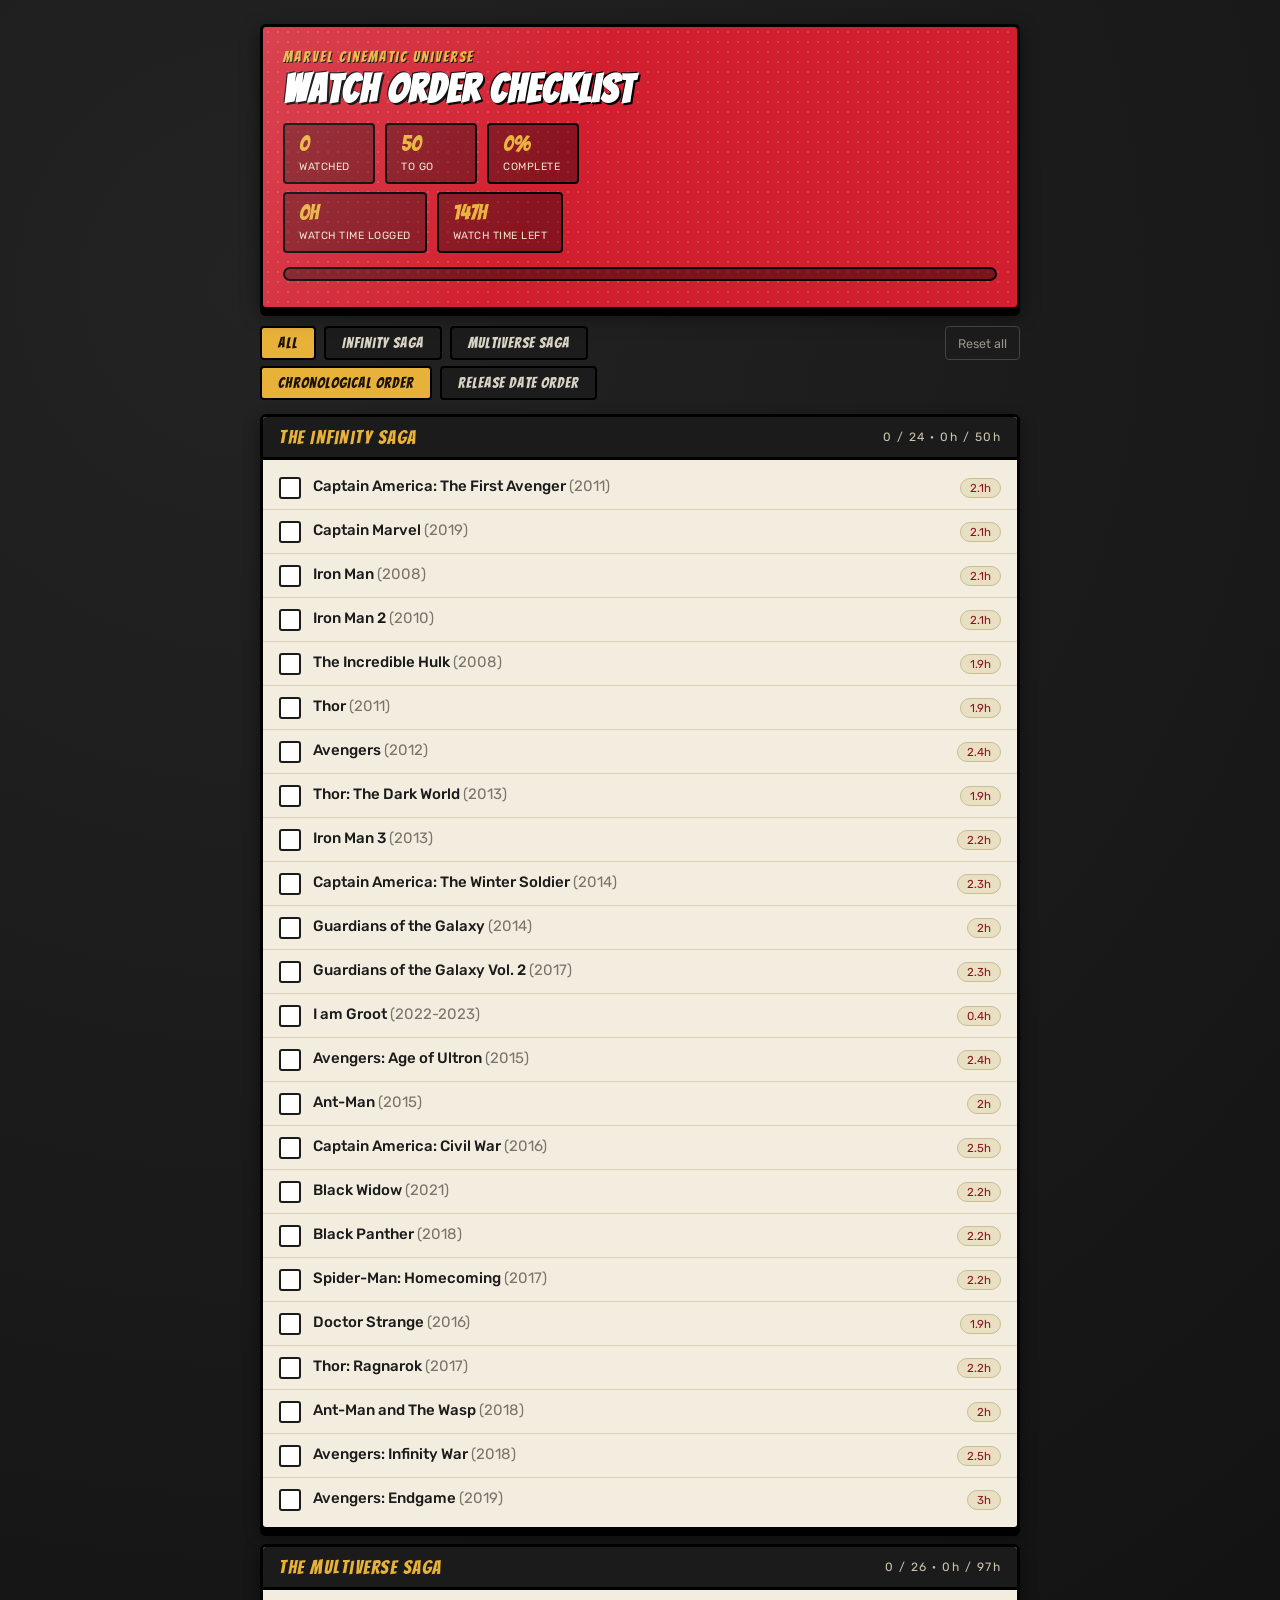
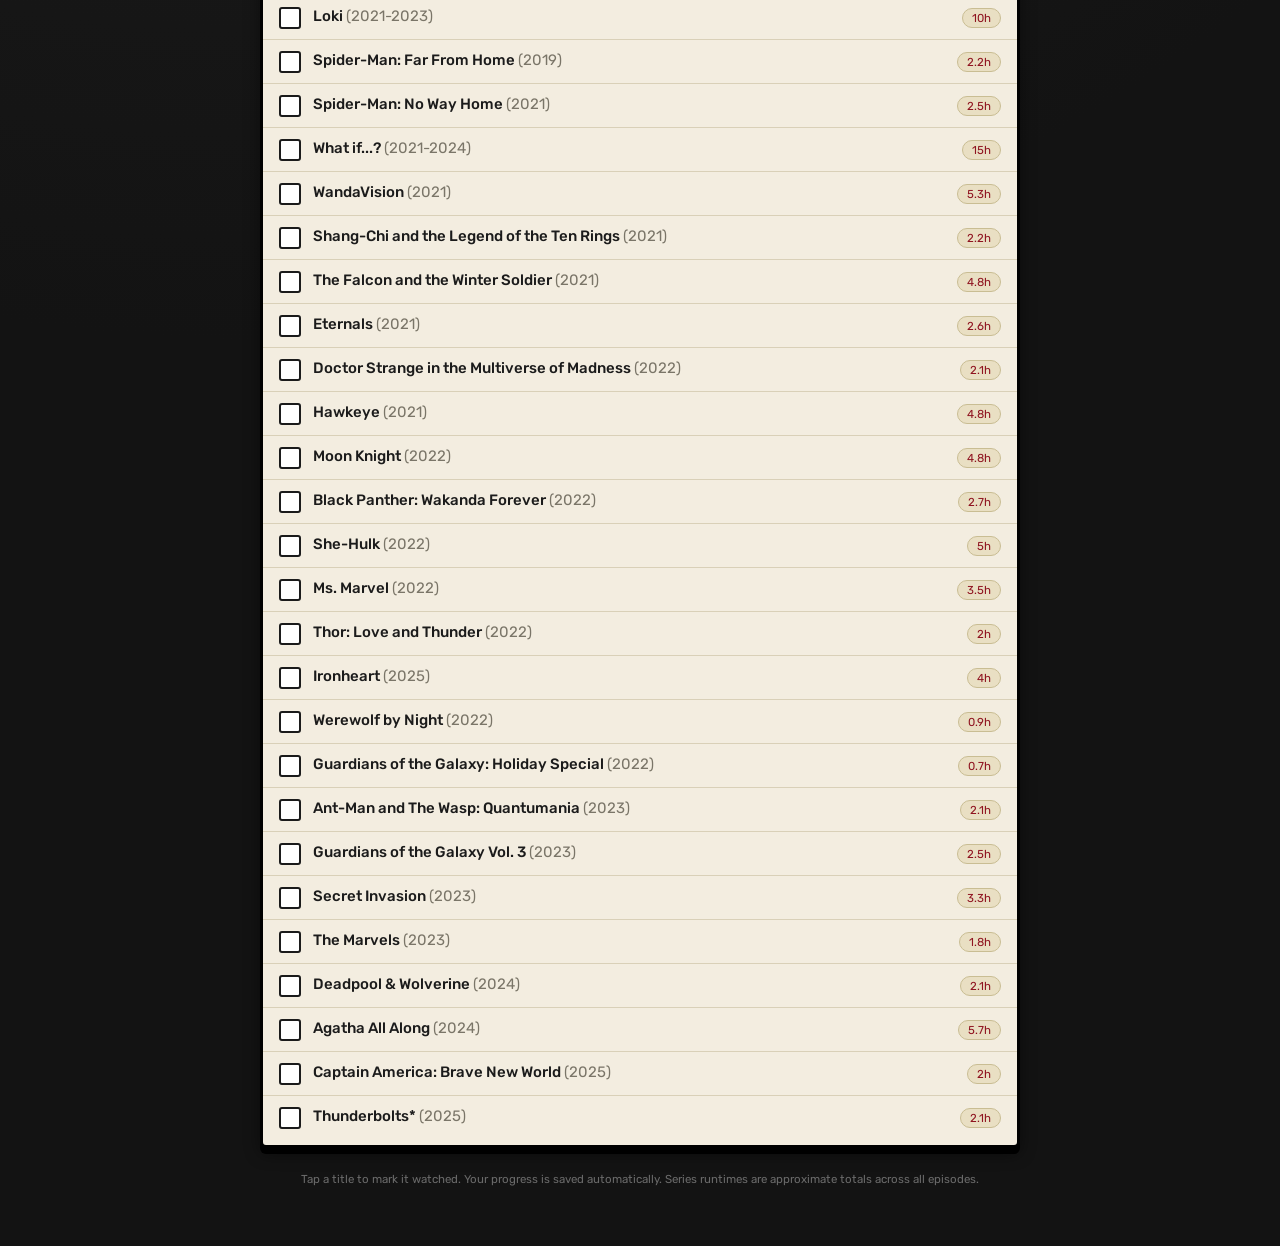
==== index.html @ 43db2bb5 "Add files via upload" ====
<!DOCTYPE html>
<html lang="en">
<head>
<meta charset="UTF-8">
<title>MCU Watch Order Checklist</title>
<style>
  @import url('https://fonts.googleapis.com/css2?family=Bangers&family=Rubik:wght@400;500;700&display=swap');

  :root{
    --bg: #131313;
    --panel: #1c1c1c;
    --paper: #f3ede0;
    --red: #d21f2f;
    --red-dark: #8f1420;
    --gold: #e8b13a;
    --ink: #1b1b1b;
    --muted: #7a7568;
    --line: #d9d0b8;
  }
  *{ box-sizing: border-box; }
  body{
    margin:0;
    background: radial-gradient(circle at 20% 10%, #232323, var(--bg) 60%);
    font-family: 'Rubik', sans-serif;
    color: var(--ink);
    min-height:100vh;
    padding: 24px 12px 60px;
  }
  .wrap{ max-width: 760px; margin: 0 auto; }

  .hero{
    position: relative;
    background: var(--red);
    background-image:
      radial-gradient(circle, rgba(255,255,255,0.14) 1.4px, transparent 1.5px);
    background-size: 10px 10px;
    border: 3px solid #000;
    border-radius: 6px;
    padding: 22px 20px 26px;
    box-shadow: 0 6px 0 #000, 0 6px 18px rgba(0,0,0,0.5);
    overflow: hidden;
  }
  .hero::before{
    content:"";
    position:absolute; inset:0;
    background: linear-gradient(115deg, rgba(255,255,255,0.16), transparent 40%);
  }
  .eyebrow{
    font-family:'Bangers', cursive;
    letter-spacing: 2px;
    color: var(--gold);
    font-size: 15px;
    margin: 0 0 4px;
    text-shadow: 1px 1px 0 #000;
  }
  h1{
    font-family:'Bangers', cursive;
    font-size: 40px;
    line-height: 1;
    letter-spacing: 1px;
    color: #fff;
    margin: 0 0 14px;
    text-shadow: 2px 2px 0 #000, -1px -1px 0 #000;
  }
  .stats{
    display:flex; gap: 10px; flex-wrap: wrap;
  }
  .stat{
    background: rgba(0,0,0,0.35);
    border: 2px solid #000;
    border-radius: 4px;
    padding: 8px 14px;
    color: #fff;
    min-width: 92px;
  }
  .stat .n{ font-family:'Bangers', cursive; font-size: 22px; color: var(--gold); display:block; line-height:1;}
  .stat .l{ font-size: 10.5px; letter-spacing: .5px; text-transform: uppercase; color: #f1e3c6; }

  .bar-track{
    margin-top: 14px;
    height: 14px;
    background: rgba(0,0,0,0.4);
    border: 2px solid #000;
    border-radius: 8px;
    overflow: hidden;
  }
  .bar-fill{
    height: 100%;
    background: linear-gradient(90deg, var(--gold), #fff2c9);
    width: 0%;
    transition: width .4s ease;
  }

  .controls{
    display:flex; gap:8px; margin: 16px 0 6px; flex-wrap: wrap;
  }
  .tab{
    font-family:'Bangers', cursive;
    letter-spacing: 1px;
    font-size: 15px;
    background: var(--panel);
    color: #d8d3c4;
    border: 2px solid #000;
    border-radius: 4px;
    padding: 7px 16px;
    cursor: pointer;
  }
  .tab.active{ background: var(--gold); color: #1b1200; }
  .reset-btn{
    margin-left:auto;
    font-family:'Rubik', sans-serif;
    font-size: 12.5px;
    background: transparent;
    color: #9a9689;
    border: 1px solid #444;
    border-radius: 4px;
    padding: 7px 12px;
    cursor: pointer;
  }
  .reset-btn:hover{ color: #fff; border-color:#888; }

  .saga{
    background: var(--paper);
    border: 3px solid #000;
    border-radius: 6px;
    margin-top: 14px;
    box-shadow: 0 6px 0 #000, 0 6px 16px rgba(0,0,0,0.45);
    overflow: hidden;
  }
  .saga-head{
    background: var(--ink);
    color: var(--gold);
    font-family: 'Bangers', cursive;
    letter-spacing: 1.5px;
    font-size: 19px;
    padding: 10px 16px;
    display:flex; justify-content: space-between; align-items:center;
    border-bottom: 3px solid #000;
  }
  .saga-head span.count{ font-family:'Rubik'; font-size: 12px; color: #c9c3ad; }

  ul.list{ list-style:none; margin:0; padding: 6px 0; }
  li.item{
    display:flex; align-items:flex-start; gap: 12px;
    padding: 10px 16px;
    border-bottom: 1px solid var(--line);
    cursor:pointer;
    user-select:none;
  }
  li.item:last-child{ border-bottom:none; }
  li.item:hover{ background: #ece2c9; }

  .box{
    flex: 0 0 22px;
    width: 22px; height: 22px;
    border: 2.5px solid var(--ink);
    border-radius: 3px;
    background: #fff;
    display:flex; align-items:center; justify-content:center;
    margin-top: 1px;
  }
  .box svg{ width:16px; height:16px; opacity:0; transform: scale(0.6); transition: all .12s ease; }
  li.item.done .box{ background: var(--red); border-color: var(--red-dark); }
  li.item.done .box svg{ opacity:1; transform: scale(1); }
  li.item.done .title{ text-decoration: line-through; color: var(--muted); }

  .title{ font-size: 15px; font-weight: 500; line-height:1.35; flex:1; }
  .year{ color: var(--muted); font-weight: 400; }
  .dur{
    flex: 0 0 auto;
    font-size: 11.5px;
    color: var(--red-dark);
    background: #e9dfc3;
    border: 1px solid #c9bd93;
    border-radius: 10px;
    padding: 2px 9px;
    white-space: nowrap;
    margin-top: 2px;
  }
  li.item.done .dur{ color: var(--muted); background: #ded4b8; border-color: #c9bd93; }

  .saga-badge{
    flex: 0 0 auto;
    font-size: 10px;
    letter-spacing: .3px;
    text-transform: uppercase;
    font-weight: 500;
    padding: 3px 7px;
    border-radius: 3px;
    margin-top: 3px;
    color: #fff;
    background: var(--red-dark);
  }
  .saga-badge.multiverse{ background: #4a4738; }

  footer{
    text-align:center; color:#6a6a6a; font-size:11.5px; margin-top:24px;
  }

  @media (max-width:480px){
    h1{ font-size: 30px; }
    .stat{ min-width: 78px; padding:7px 10px; }
  }
</style>
</head>
<body>
<div class="wrap">

  <div class="hero">
    <p class="eyebrow">Marvel cinematic universe</p>
    <h1>Watch order checklist</h1>
    <div class="stats">
      <div class="stat"><span class="n" id="statDone">0</span><span class="l">watched</span></div>
      <div class="stat"><span class="n" id="statLeft">0</span><span class="l">to go</span></div>
      <div class="stat"><span class="n" id="statPct">0%</span><span class="l">complete</span></div>
    </div>
    <div class="stats" style="margin-top:8px;">
      <div class="stat"><span class="n" id="hoursDone">0h</span><span class="l">watch time logged</span></div>
      <div class="stat"><span class="n" id="hoursLeft">0h</span><span class="l">watch time left</span></div>
    </div>
    <div class="bar-track"><div class="bar-fill" id="barFill"></div></div>
  </div>

  <div class="controls">
    <button class="tab active" data-tab="all">All</button>
    <button class="tab" data-tab="infinity">Infinity saga</button>
    <button class="tab" data-tab="multiverse">Multiverse saga</button>
    <button class="reset-btn" id="resetBtn">Reset all</button>
  </div>

  <div class="controls" style="margin-top:0;">
    <button class="tab order-tab active" data-order="chrono">Chronological order</button>
    <button class="tab order-tab" data-order="release">Release date order</button>
  </div>

  <div id="lists"></div>

  <footer>Tap a title to mark it watched. Your progress is saved automatically. Series runtimes are approximate totals across all episodes.</footer>
</div>

<script>
// runtime in minutes: movies = theatrical runtime, series = sum of all episodes
// release: the title's rank in actual theatrical/premiere release order (1 = released first)
const DATA = {
  infinity: {
    label: "The Infinity Saga",
    items: [
      ["Captain America: The First Avenger (2011)", 124, 5],
      ["Captain Marvel (2019)", 123, 21],
      ["Iron Man (2008)", 126, 1],
      ["Iron Man 2 (2010)", 124, 3],
      ["The Incredible Hulk (2008)", 112, 2],
      ["Thor (2011)", 115, 4],
      ["Avengers (2012)", 143, 6],
      ["Thor: The Dark World (2013)", 112, 8],
      ["Iron Man 3 (2013)", 130, 7],
      ["Captain America: The Winter Soldier (2014)", 136, 9],
      ["Guardians of the Galaxy (2014)", 121, 10],
      ["Guardians of the Galaxy Vol. 2 (2017)", 136, 15],
      ["I am Groot (2022-2023)", 25, 37],
      ["Avengers: Age of Ultron (2015)", 141, 11],
      ["Ant-Man (2015)", 117, 12],
      ["Captain America: Civil War (2016)", 147, 13],
      ["Black Widow (2021)", 134, 27],
      ["Black Panther (2018)", 134, 18],
      ["Spider-Man: Homecoming (2017)", 133, 16],
      ["Doctor Strange (2016)", 115, 14],
      ["Thor: Ragnarok (2017)", 130, 17],
      ["Ant-Man and The Wasp (2018)", 118, 20],
      ["Avengers: Infinity War (2018)", 149, 19],
      ["Avengers: Endgame (2019)", 181, 22]
    ]
  },
  multiverse: {
    label: "The Multiverse Saga",
    items: [
      ["Loki (2021-2023)", 600, 26],
      ["Spider-Man: Far From Home (2019)", 129, 23],
      ["Spider-Man: No Way Home (2021)", 148, 32],
      ["What if...? (2021-2024)", 910, 28],
      ["WandaVision (2021)", 320, 24],
      ["Shang-Chi and the Legend of the Ten Rings (2021)", 132, 29],
      ["The Falcon and the Winter Soldier (2021)", 290, 25],
      ["Eternals (2021)", 156, 30],
      ["Doctor Strange in the Multiverse of Madness (2022)", 126, 34],
      ["Hawkeye (2021)", 290, 31],
      ["Moon Knight (2022)", 290, 33],
      ["Black Panther: Wakanda Forever (2022)", 161, 40],
      ["She-Hulk (2022)", 300, 38],
      ["Ms. Marvel (2022)", 210, 35],
      ["Thor: Love and Thunder (2022)", 119, 36],
      ["Ironheart (2025)", 240, 50],
      ["Werewolf by Night (2022)", 55, 39],
      ["Guardians of the Galaxy: Holiday Special (2022)", 44, 41],
      ["Ant-Man and The Wasp: Quantumania (2023)", 125, 42],
      ["Guardians of the Galaxy Vol. 3 (2023)", 150, 43],
      ["Secret Invasion (2023)", 200, 44],
      ["The Marvels (2023)", 105, 45],
      ["Deadpool & Wolverine (2024)", 128, 46],
      ["Agatha All Along (2024)", 340, 47],
      ["Captain America: Brave New World (2025)", 118, 48],
      ["Thunderbolts* (2025)", 127, 49]
    ]
  }
};

const STORAGE_KEY = "mcu-checklist-progress";
let state = {};
let currentTab = "all";
let currentOrder = "chrono";
let storageWarned = false;
let hasCloudStorage = typeof window.storage !== 'undefined';

function slugify(s){ return s.toLowerCase().replace(/[^a-z0-9]+/g,'-').replace(/(^-|-$)/g,''); }

async function loadState(){
  if(hasCloudStorage){
    try{
      const res = await window.storage.get(STORAGE_KEY);
      state = res ? JSON.parse(res.value) : {};
      return;
    }catch(e){
      // fall through to local storage below
    }
  }
  try{
    const raw = localStorage.getItem(STORAGE_KEY);
    state = raw ? JSON.parse(raw) : {};
  }catch(e){
    state = {};
  }
}

function showStorageWarning(text){
  if(storageWarned) return;
  storageWarned = true;
  const banner = document.createElement('div');
  banner.textContent = text;
  banner.style.cssText = "background:#3a2a12;color:#f0c98a;border:2px solid #000;border-radius:6px;padding:8px 12px;font-size:12.5px;margin-top:12px;";
  document.querySelector('.hero').after(banner);
}

async function saveState(retries = 2){
  if(hasCloudStorage){
    for(let attempt = 0; attempt <= retries; attempt++){
      try{
        await window.storage.set(STORAGE_KEY, JSON.stringify(state));
        return;
      }catch(e){
        if(attempt < retries){
          await new Promise(r => setTimeout(r, 300 * (attempt + 1)));
        }
      }
    }
  }
  // cloud storage unavailable or exhausted retries: try browser local storage instead
  try{
    localStorage.setItem(STORAGE_KEY, JSON.stringify(state));
    if(hasCloudStorage){
      showStorageWarning("Saving to Claude's cloud storage isn't working right now, so progress is being kept in this browser instead. It'll persist here but won't follow you to another device.");
    }
  }catch(e){
    showStorageWarning("Progress isn't saving anywhere right now, so it'll reset if you close this. Your taps still work in the meantime.");
  }
}

function checkSvg(){
  return '<svg viewBox="0 0 24 24" fill="none" stroke="#fff" stroke-width="3" stroke-linecap="round" stroke-linejoin="round"><polyline points="4 12 9 18 20 6"></polyline></svg>';
}

function formatHours(minutes){
  const h = minutes / 60;
  if(h < 10) return (Math.round(h*10)/10) + 'h';
  return Math.round(h) + 'h';
}

function render(){
  const container = document.getElementById('lists');
  container.innerHTML = '';

  const sagasToShow = currentTab === 'all' ? ['infinity','multiverse'] : [currentTab];

  let totalDone = 0, totalCount = 0;
  let minutesDone = 0, minutesTotal = 0;

  function rowHtml(sagaKey, item, mins, showBadge){
    const id = sagaKey + ':' + slugify(item);
    const isDone = !!state[id];
    if(isDone) totalDone++;
    totalCount++;
    minutesTotal += mins;
    if(isDone) minutesDone += mins;
    const match = item.match(/^(.*)\s(\(.+\))$/);
    const title = match ? match[1] : item;
    const year = match ? match[2] : '';
    const badge = showBadge
      ? `<div class="saga-badge ${sagaKey}">${sagaKey === 'infinity' ? 'Infinity' : 'Multiverse'}</div>`
      : '';
    return `<li class="item ${isDone ? 'done':''}" data-id="${id}">
        <div class="box">${checkSvg()}</div>
        <div class="title">${title} <span class="year">${year}</span></div>
        ${badge}
        <div class="dur">${formatHours(mins)}</div>
      </li>`;
  }

  if(currentOrder === 'chrono'){
    sagasToShow.forEach(sagaKey => {
      const saga = DATA[sagaKey];
      const sagaEl = document.createElement('div');
      sagaEl.className = 'saga';

      let doneCount = 0, sagaMinDone = 0, sagaMinTotal = 0;
      const listHtml = saga.items.map(([item, mins]) => {
        const before = totalDone, beforeMin = minutesDone;
        const html = rowHtml(sagaKey, item, mins, false);
        if(totalDone > before) doneCount++;
        sagaMinTotal += mins;
        if(totalDone > before) sagaMinDone += mins;
        return html;
      }).join('');

      sagaEl.innerHTML = `
        <div class="saga-head">
          <span>${saga.label}</span>
          <span class="count">${doneCount} / ${saga.items.length} &middot; ${formatHours(sagaMinDone)} / ${formatHours(sagaMinTotal)}</span>
        </div>
        <ul class="list">${listHtml}</ul>
      `;
      container.appendChild(sagaEl);
    });
  }else{
    // release date order: flatten across the selected saga(s) and sort by release rank
    const flat = [];
    sagasToShow.forEach(sagaKey => {
      DATA[sagaKey].items.forEach(([item, mins, rel]) => {
        flat.push({ sagaKey, item, mins, rel });
      });
    });
    flat.sort((a, b) => a.rel - b.rel);

    const showBadge = sagasToShow.length > 1;
    const listHtml = flat.map(r => rowHtml(r.sagaKey, r.item, r.mins, showBadge)).join('');

    const sagaEl = document.createElement('div');
    sagaEl.className = 'saga';
    sagaEl.innerHTML = `
      <div class="saga-head">
        <span>Release date order</span>
        <span class="count">${totalDone} / ${totalCount} &middot; ${formatHours(minutesDone)} / ${formatHours(minutesTotal)}</span>
      </div>
      <ul class="list">${listHtml}</ul>
    `;
    container.appendChild(sagaEl);
  }

  document.getElementById('statDone').textContent = totalDone;
  document.getElementById('statLeft').textContent = totalCount - totalDone;
  const pct = totalCount ? Math.round((totalDone/totalCount)*100) : 0;
  document.getElementById('statPct').textContent = pct + '%';
  document.getElementById('barFill').style.width = pct + '%';
  document.getElementById('hoursDone').textContent = formatHours(minutesDone);
  document.getElementById('hoursLeft').textContent = formatHours(minutesTotal - minutesDone);

  container.querySelectorAll('.item').forEach(li => {
    li.addEventListener('click', () => {
      const id = li.dataset.id;
      state[id] = !state[id];
      render();
      saveState();
    });
  });
}

document.querySelectorAll('.tab[data-tab]').forEach(btn => {
  btn.addEventListener('click', () => {
    document.querySelectorAll('.tab[data-tab]').forEach(b => b.classList.remove('active'));
    btn.classList.add('active');
    currentTab = btn.dataset.tab;
    render();
  });
});

document.querySelectorAll('.order-tab').forEach(btn => {
  btn.addEventListener('click', () => {
    document.querySelectorAll('.order-tab').forEach(b => b.classList.remove('active'));
    btn.classList.add('active');
    currentOrder = btn.dataset.order;
    render();
  });
});

document.getElementById('resetBtn').addEventListener('click', async () => {
  if(confirm('Reset all watched progress?')){
    state = {};
    await saveState();
    render();
  }
});

(async () => {
  await loadState();
  render();
})();
</script>
</body>
</html>
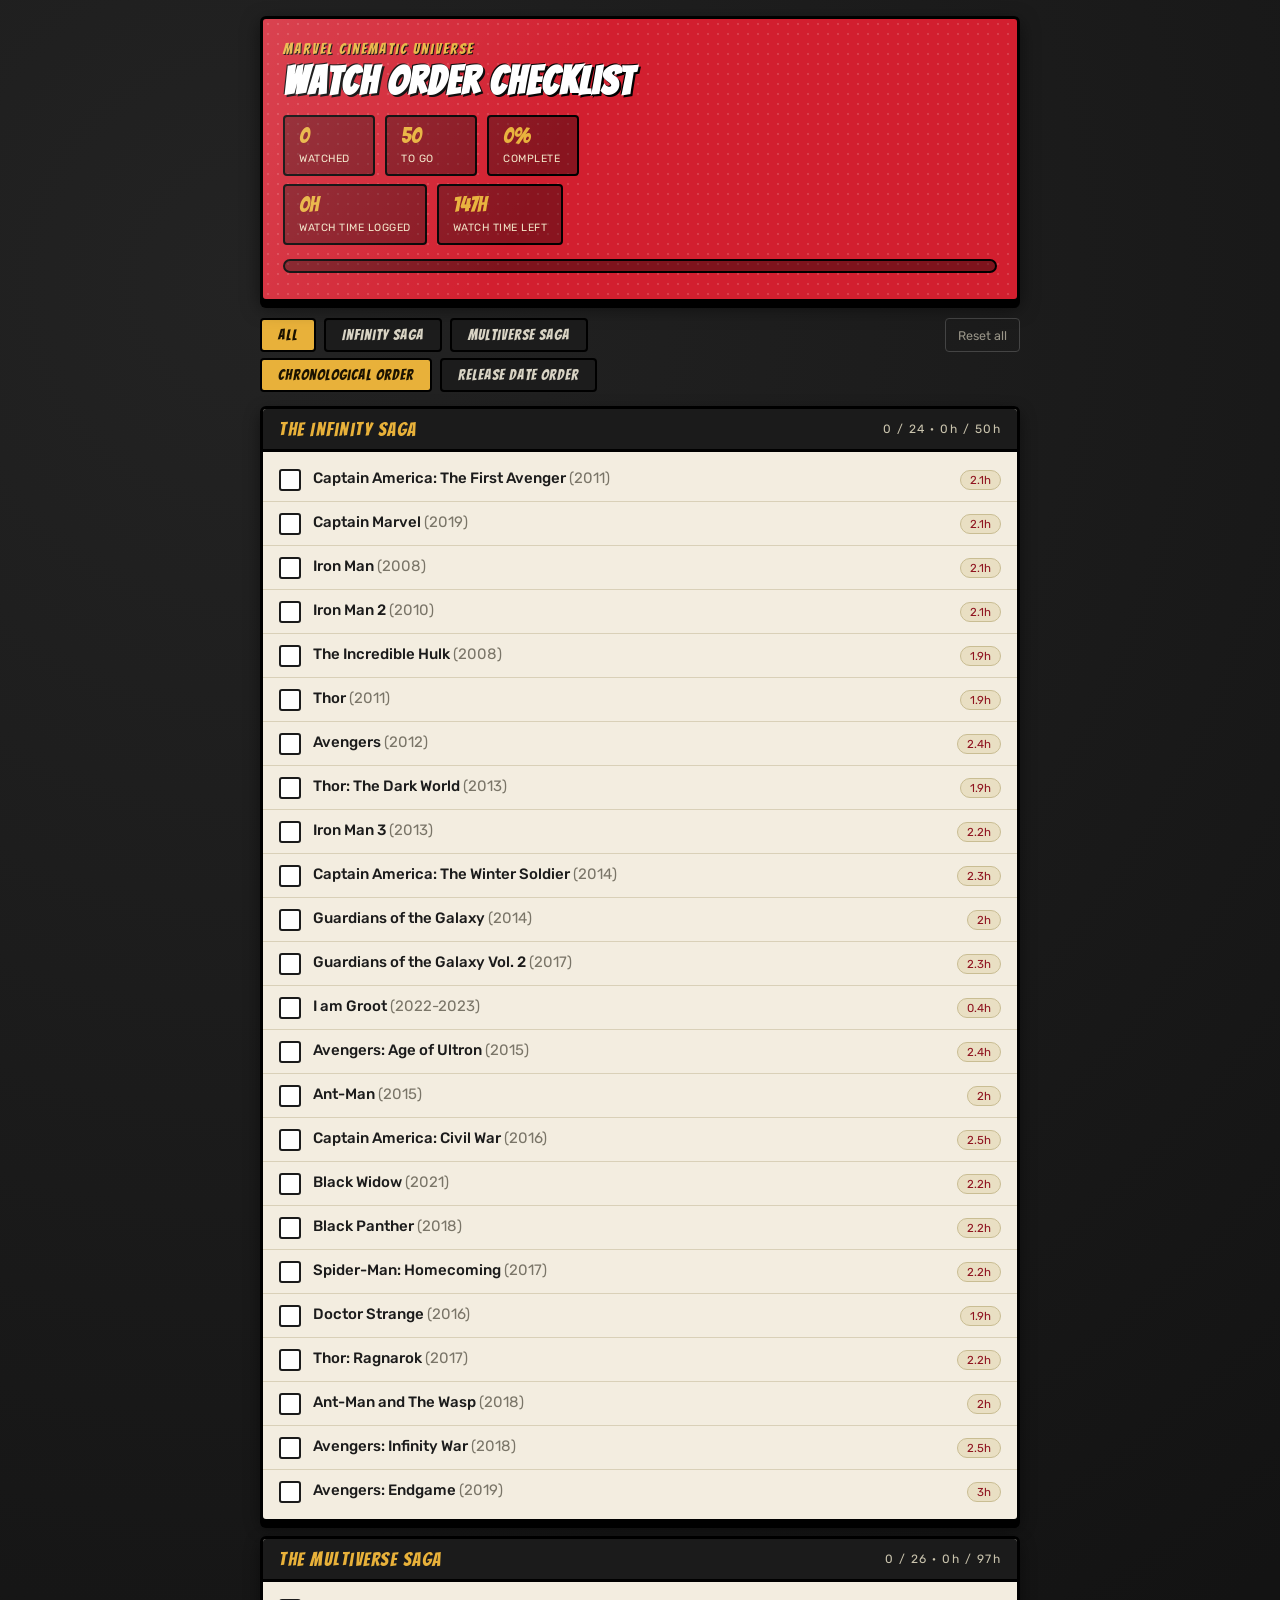
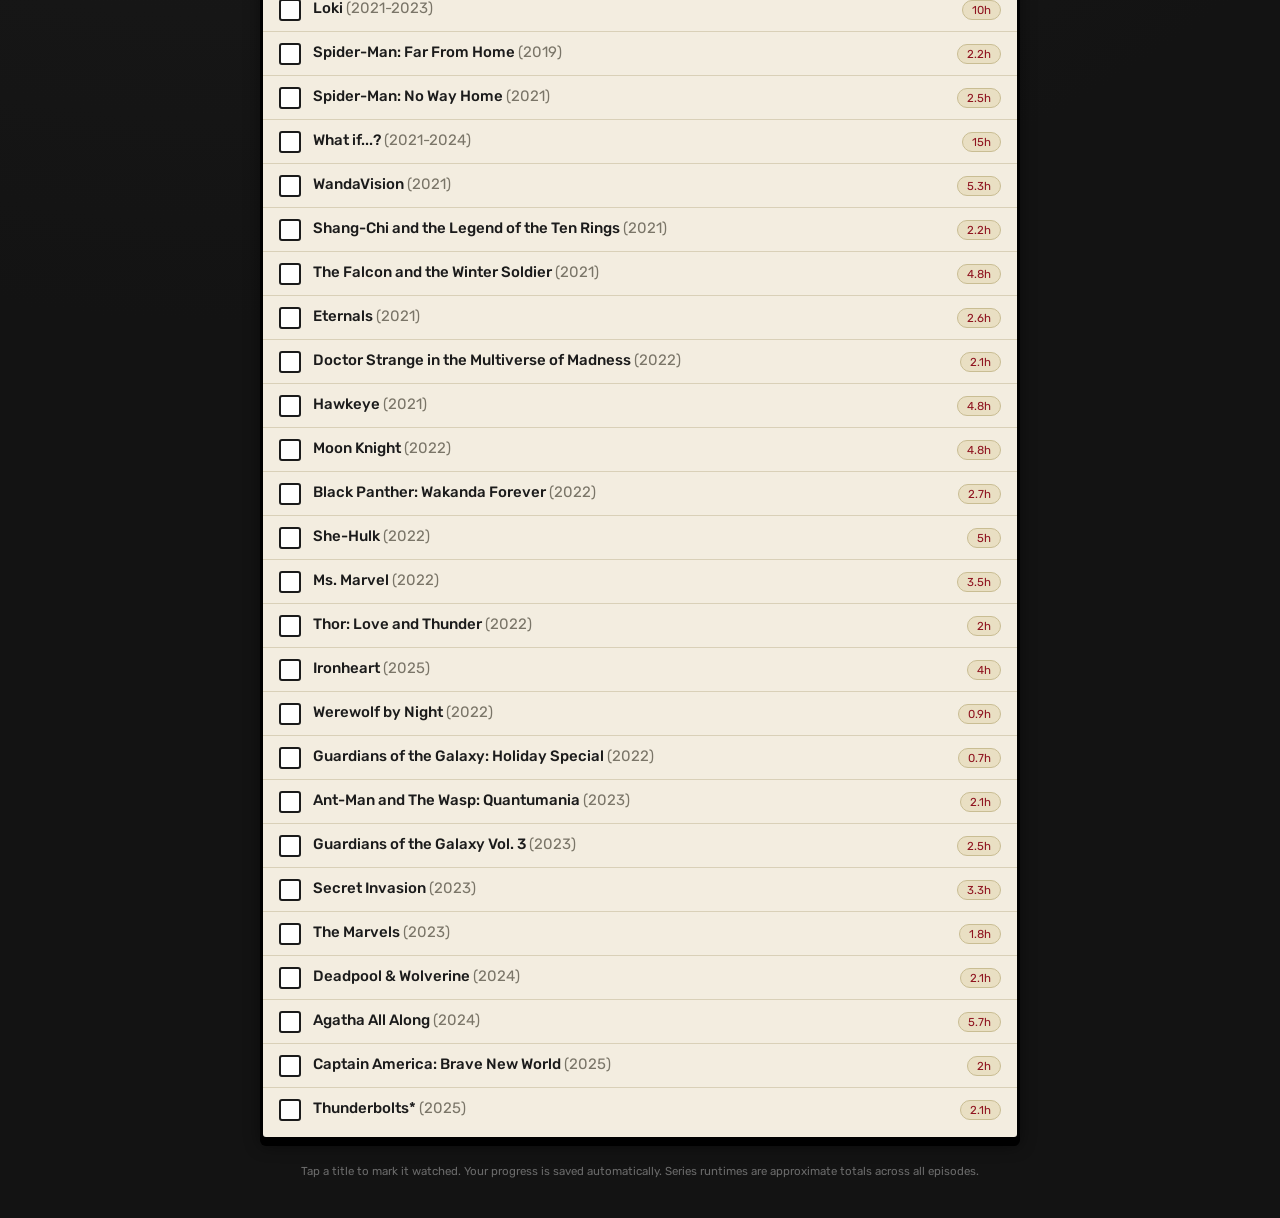
==== commit a468b48f: "Add files via upload" ====
--- a/index.html
+++ b/index.html
@@ -2,6 +2,7 @@
 <html lang="en">
 <head>
 <meta charset="UTF-8">
+<meta name="viewport" content="width=device-width, initial-scale=1, maximum-scale=1">
 <title>MCU Watch Order Checklist</title>
 <style>
   @import url('https://fonts.googleapis.com/css2?family=Bangers&family=Rubik:wght@400;500;700&display=swap');
@@ -24,7 +25,8 @@
     font-family: 'Rubik', sans-serif;
     color: var(--ink);
     min-height:100vh;
-    padding: 24px 12px 60px;
+    padding: 16px 10px 40px;
+    overflow-x: hidden;
   }
   .wrap{ max-width: 760px; margin: 0 auto; }
 
@@ -198,8 +200,28 @@
   }
 
   @media (max-width:480px){
-    h1{ font-size: 30px; }
-    .stat{ min-width: 78px; padding:7px 10px; }
+    body{ padding: 12px 8px 32px; }
+    .hero{ padding: 16px 14px 20px; }
+    h1{ font-size: 26px; margin-bottom: 10px; }
+    .eyebrow{ font-size: 12.5px; }
+    .stats{ gap: 7px; }
+    .stat{ min-width: 0; flex: 1 1 30%; padding:6px 8px; text-align:center; }
+    .stat .n{ font-size: 18px; }
+    .stat .l{ font-size: 9px; }
+    .controls{ gap:6px; margin: 12px 0 6px; }
+    .tab{ font-size: 13px; padding: 6px 11px; }
+    .reset-btn{ font-size: 11px; padding: 6px 9px; }
+    .saga-head{ font-size: 16px; padding: 9px 12px; flex-wrap: wrap; gap: 4px; }
+    li.item{ padding: 9px 12px; flex-wrap: wrap; gap: 6px 8px; }
+    .title{ font-size: 14px; min-width: 0; }
+    .box{ margin-top: 0; }
+    .dur{ font-size: 10.5px; margin-left: 34px; }
+    .saga-badge{ font-size: 9px; margin-left: 34px; }
+  }
+
+  @media (max-width:360px){
+    h1{ font-size: 22px; }
+    .stat .n{ font-size: 16px; }
   }
 </style>
 </head>
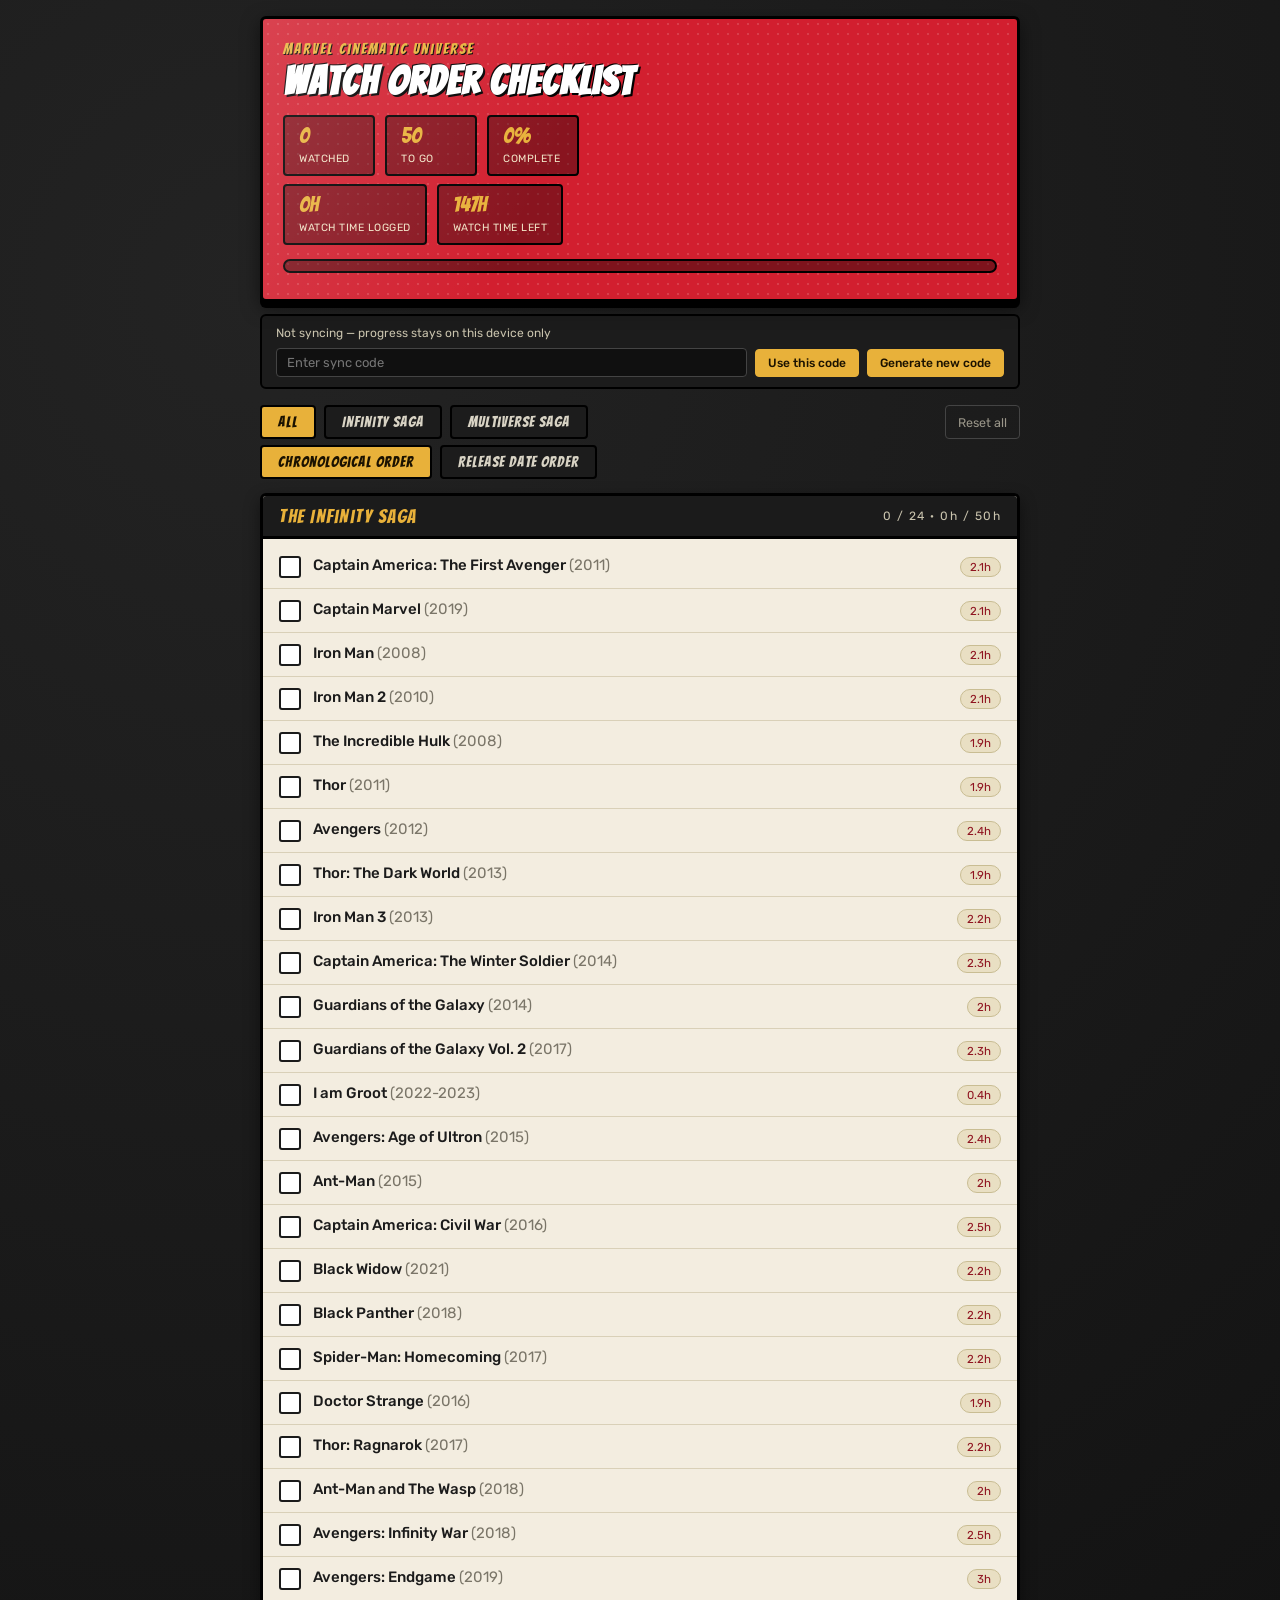
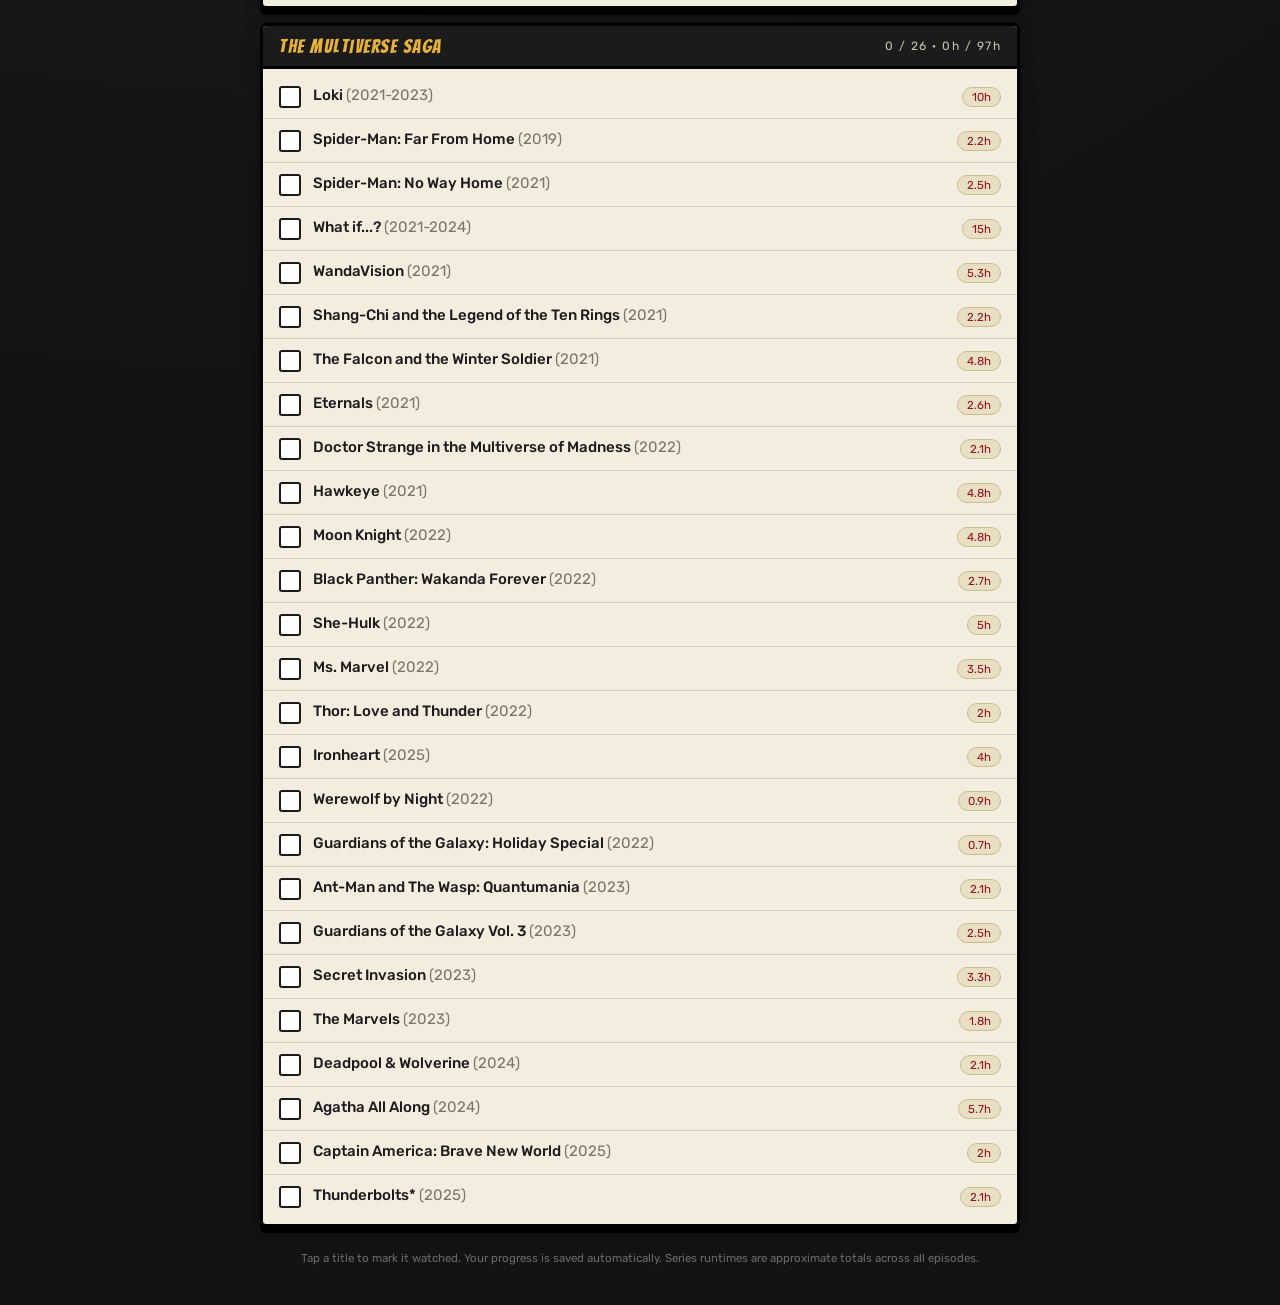
==== commit a93d5fdc: "Add files via upload" ====
--- a/index.html
+++ b/index.html
@@ -197,6 +197,48 @@
 
   footer{
     text-align:center; color:#6a6a6a; font-size:11.5px; margin-top:24px;
+  }
+
+  .sync-panel{
+    background: var(--panel);
+    border: 2px solid #000;
+    border-radius: 6px;
+    padding: 10px 14px;
+    margin-top: 12px;
+  }
+  .sync-row{
+    display:flex; align-items:center; gap:8px; flex-wrap: wrap;
+  }
+  .sync-row + .sync-row{ margin-top: 8px; }
+  .sync-label{ font-size: 12px; color: #c9c3ad; }
+  .sync-label.on{ color: var(--gold); }
+  .sync-input{
+    font-family: 'Rubik', sans-serif;
+    font-size: 13px;
+    padding: 6px 10px;
+    border-radius: 4px;
+    border: 1.5px solid #444;
+    background: #101010;
+    color: #f1ecd9;
+    flex: 1 1 120px;
+    min-width: 0;
+  }
+  .sync-btn{
+    font-family: 'Rubik', sans-serif;
+    font-size: 12px;
+    font-weight: 500;
+    padding: 6px 12px;
+    border-radius: 4px;
+    border: 1.5px solid var(--gold);
+    background: var(--gold);
+    color: #1b1200;
+    cursor: pointer;
+    white-space: nowrap;
+  }
+  .sync-btn.ghost{
+    background: transparent;
+    color: #c9a45a;
+    border-color: #6a552a;
   }
 
   @media (max-width:480px){
@@ -241,6 +283,18 @@
       <div class="stat"><span class="n" id="hoursLeft">0h</span><span class="l">watch time left</span></div>
     </div>
     <div class="bar-track"><div class="bar-fill" id="barFill"></div></div>
+  </div>
+
+  <div class="sync-panel" id="syncPanel">
+    <div class="sync-row">
+      <span class="sync-label" id="syncStatus">Not syncing &mdash; progress stays on this device only</span>
+    </div>
+    <div class="sync-row">
+      <input type="text" id="syncInput" class="sync-input" placeholder="Enter sync code" maxlength="12" autocomplete="off">
+      <button class="sync-btn" id="syncConnectBtn">Use this code</button>
+      <button class="sync-btn" id="syncGenerateBtn">Generate new code</button>
+      <button class="sync-btn ghost" id="syncStopBtn" style="display:none;">Stop syncing</button>
+    </div>
   </div>
 
   <div class="controls">
@@ -327,15 +381,56 @@
 };
 
 const STORAGE_KEY = "mcu-checklist-progress";
+const SYNC_CODE_KEY = "mcu-checklist-sync-code";
+// Paste your Firebase Realtime Database URL here, e.g. "https://your-project-id-default-rtdb.firebaseio.com"
+const FIREBASE_DB_URL = "https://mcu-watchlist-58ea6-default-rtdb.europe-west1.firebasedatabase.app/";
+
 let state = {};
 let currentTab = "all";
 let currentOrder = "chrono";
 let storageWarned = false;
 let hasCloudStorage = typeof window.storage !== 'undefined';
+let syncCode = localStorage.getItem(SYNC_CODE_KEY) || null;
+let syncConfigured = FIREBASE_DB_URL && !FIREBASE_DB_URL.startsWith("PASTE_");
 
 function slugify(s){ return s.toLowerCase().replace(/[^a-z0-9]+/g,'-').replace(/(^-|-$)/g,''); }
 
+function genSyncCode(){
+  const chars = 'ABCDEFGHJKLMNPQRSTUVWXYZ23456789'; // no ambiguous chars
+  let out = '';
+  for(let i = 0; i < 6; i++) out += chars[Math.floor(Math.random() * chars.length)];
+  return out;
+}
+
+async function fetchCloudState(code){
+  const res = await fetch(`${FIREBASE_DB_URL}/mcu-checklists/${code}.json`);
+  if(!res.ok) throw new Error('cloud fetch failed: ' + res.status);
+  return await res.json(); // null if nothing saved yet under this code
+}
+
+async function pushCloudState(code, data){
+  const res = await fetch(`${FIREBASE_DB_URL}/mcu-checklists/${code}.json`, {
+    method: 'PUT',
+    headers: { 'Content-Type': 'application/json' },
+    body: JSON.stringify(data)
+  });
+  if(!res.ok) throw new Error('cloud push failed: ' + res.status);
+}
+
 async function loadState(){
+  if(syncConfigured && syncCode){
+    try{
+      const cloudData = await fetchCloudState(syncCode);
+      if(cloudData){
+        state = cloudData;
+        localStorage.setItem(STORAGE_KEY, JSON.stringify(state));
+        return;
+      }
+      // nothing saved under this code yet: fall through and seed it from whatever's local
+    }catch(e){
+      showStorageWarning("Couldn't reach the sync server just now, so showing your last saved progress on this device instead.");
+    }
+  }
   if(hasCloudStorage){
     try{
       const res = await window.storage.get(STORAGE_KEY);
@@ -363,6 +458,25 @@
 }
 
 async function saveState(retries = 2){
+  // always keep a local cache so the app works offline / instantly on next load
+  try{ localStorage.setItem(STORAGE_KEY, JSON.stringify(state)); }catch(e){}
+
+  if(syncConfigured && syncCode){
+    for(let attempt = 0; attempt <= retries; attempt++){
+      try{
+        await pushCloudState(syncCode, state);
+        return;
+      }catch(e){
+        if(attempt < retries){
+          await new Promise(r => setTimeout(r, 300 * (attempt + 1)));
+        }else{
+          showStorageWarning("Couldn't sync to the cloud just now. Your changes are saved on this device and will sync next time it's reachable.");
+        }
+      }
+    }
+    return;
+  }
+
   if(hasCloudStorage){
     for(let attempt = 0; attempt <= retries; attempt++){
       try{
@@ -374,15 +488,7 @@
         }
       }
     }
-  }
-  // cloud storage unavailable or exhausted retries: try browser local storage instead
-  try{
-    localStorage.setItem(STORAGE_KEY, JSON.stringify(state));
-    if(hasCloudStorage){
-      showStorageWarning("Saving to Claude's cloud storage isn't working right now, so progress is being kept in this browser instead. It'll persist here but won't follow you to another device.");
-    }
-  }catch(e){
-    showStorageWarning("Progress isn't saving anywhere right now, so it'll reset if you close this. Your taps still work in the meantime.");
+    showStorageWarning("Saving to Claude's cloud storage isn't working right now, so progress is being kept in this browser instead. It'll persist here but won't follow you to another device.");
   }
 }
 
@@ -520,7 +626,91 @@
   }
 });
 
+function updateSyncUI(){
+  const statusEl = document.getElementById('syncStatus');
+  const stopBtn = document.getElementById('syncStopBtn');
+  const input = document.getElementById('syncInput');
+
+  if(!syncConfigured){
+    statusEl.textContent = "Sync isn't set up on this page yet (needs a Firebase database URL).";
+    statusEl.classList.remove('on');
+    stopBtn.style.display = 'none';
+    return;
+  }
+  if(syncCode){
+    statusEl.textContent = `Syncing with code: ${syncCode} — enter this same code on your other devices`;
+    statusEl.classList.add('on');
+    stopBtn.style.display = '';
+    input.value = '';
+    input.placeholder = syncCode;
+  }else{
+    statusEl.textContent = "Not syncing — progress stays on this device only";
+    statusEl.classList.remove('on');
+    stopBtn.style.display = 'none';
+  }
+}
+
+async function connectWithCode(code){
+  code = code.trim().toUpperCase();
+  if(!code) return;
+  syncCode = code;
+  localStorage.setItem(SYNC_CODE_KEY, syncCode);
+  updateSyncUI();
+  try{
+    const cloudData = await fetchCloudState(syncCode);
+    if(cloudData){
+      state = cloudData;
+    }else{
+      // brand new code: seed the cloud with whatever's on this device right now
+      await pushCloudState(syncCode, state);
+    }
+    render();
+  }catch(e){
+    showStorageWarning("Couldn't reach the sync server to connect. Check the code and your connection, then try again.");
+  }
+}
+
+document.getElementById('syncConnectBtn').addEventListener('click', () => {
+  if(!syncConfigured){
+    alert('Sync needs a Firebase database URL added to this page first. See the setup instructions.');
+    return;
+  }
+  const val = document.getElementById('syncInput').value;
+  if(!val.trim()){
+    alert('Type a code first, or use "Generate new code" to create one.');
+    return;
+  }
+  connectWithCode(val);
+});
+
+document.getElementById('syncGenerateBtn').addEventListener('click', () => {
+  if(!syncConfigured){
+    alert('Sync needs a Firebase database URL added to this page first. See the setup instructions.');
+    return;
+  }
+  connectWithCode(genSyncCode());
+});
+
+document.getElementById('syncStopBtn').addEventListener('click', () => {
+  if(confirm("Stop syncing? This device will keep its current progress, but won't send or receive updates anymore.")){
+    syncCode = null;
+    localStorage.removeItem(SYNC_CODE_KEY);
+    updateSyncUI();
+  }
+});
+
+// pull latest from the cloud whenever the tab regains focus, so changes made on another device show up
+document.addEventListener('visibilitychange', async () => {
+  if(document.visibilityState === 'visible' && syncConfigured && syncCode){
+    try{
+      const cloudData = await fetchCloudState(syncCode);
+      if(cloudData) { state = cloudData; render(); }
+    }catch(e){ /* stay on last known state if offline */ }
+  }
+});
+
 (async () => {
+  updateSyncUI();
   await loadState();
   render();
 })();
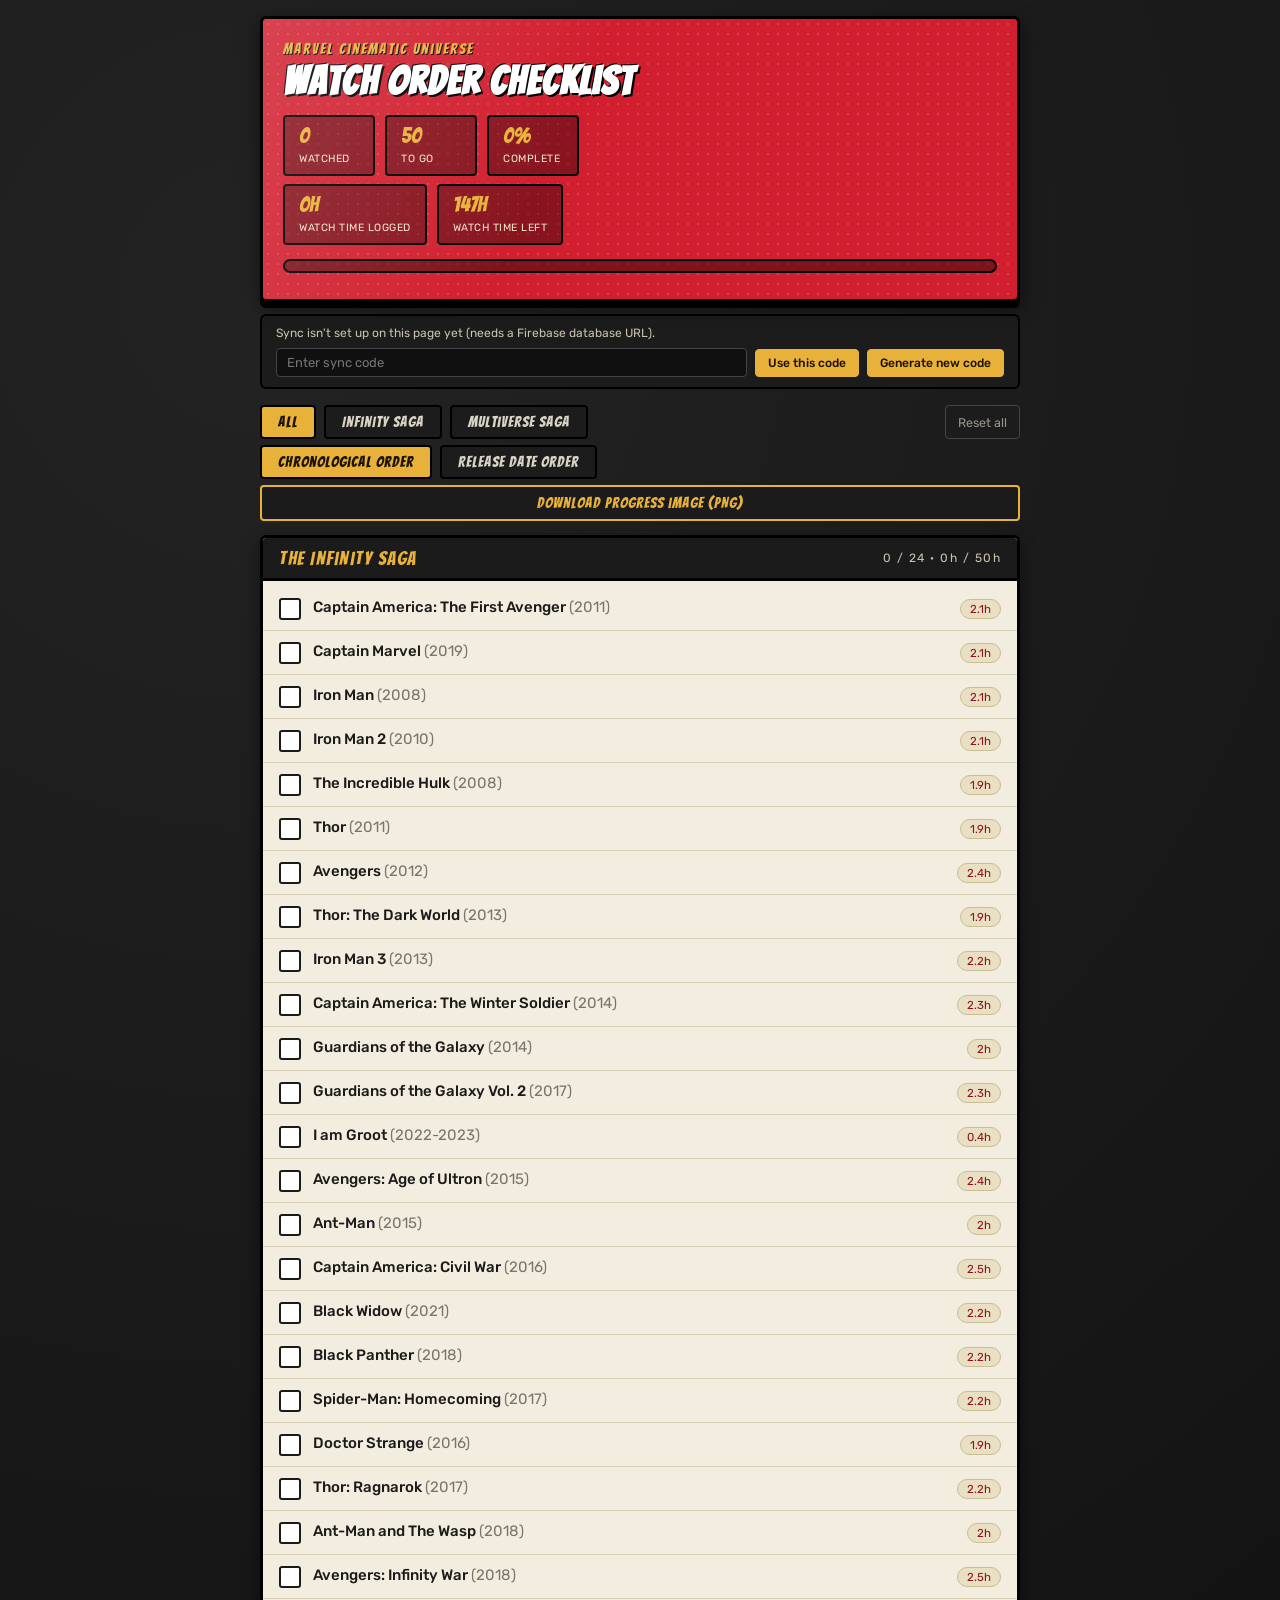
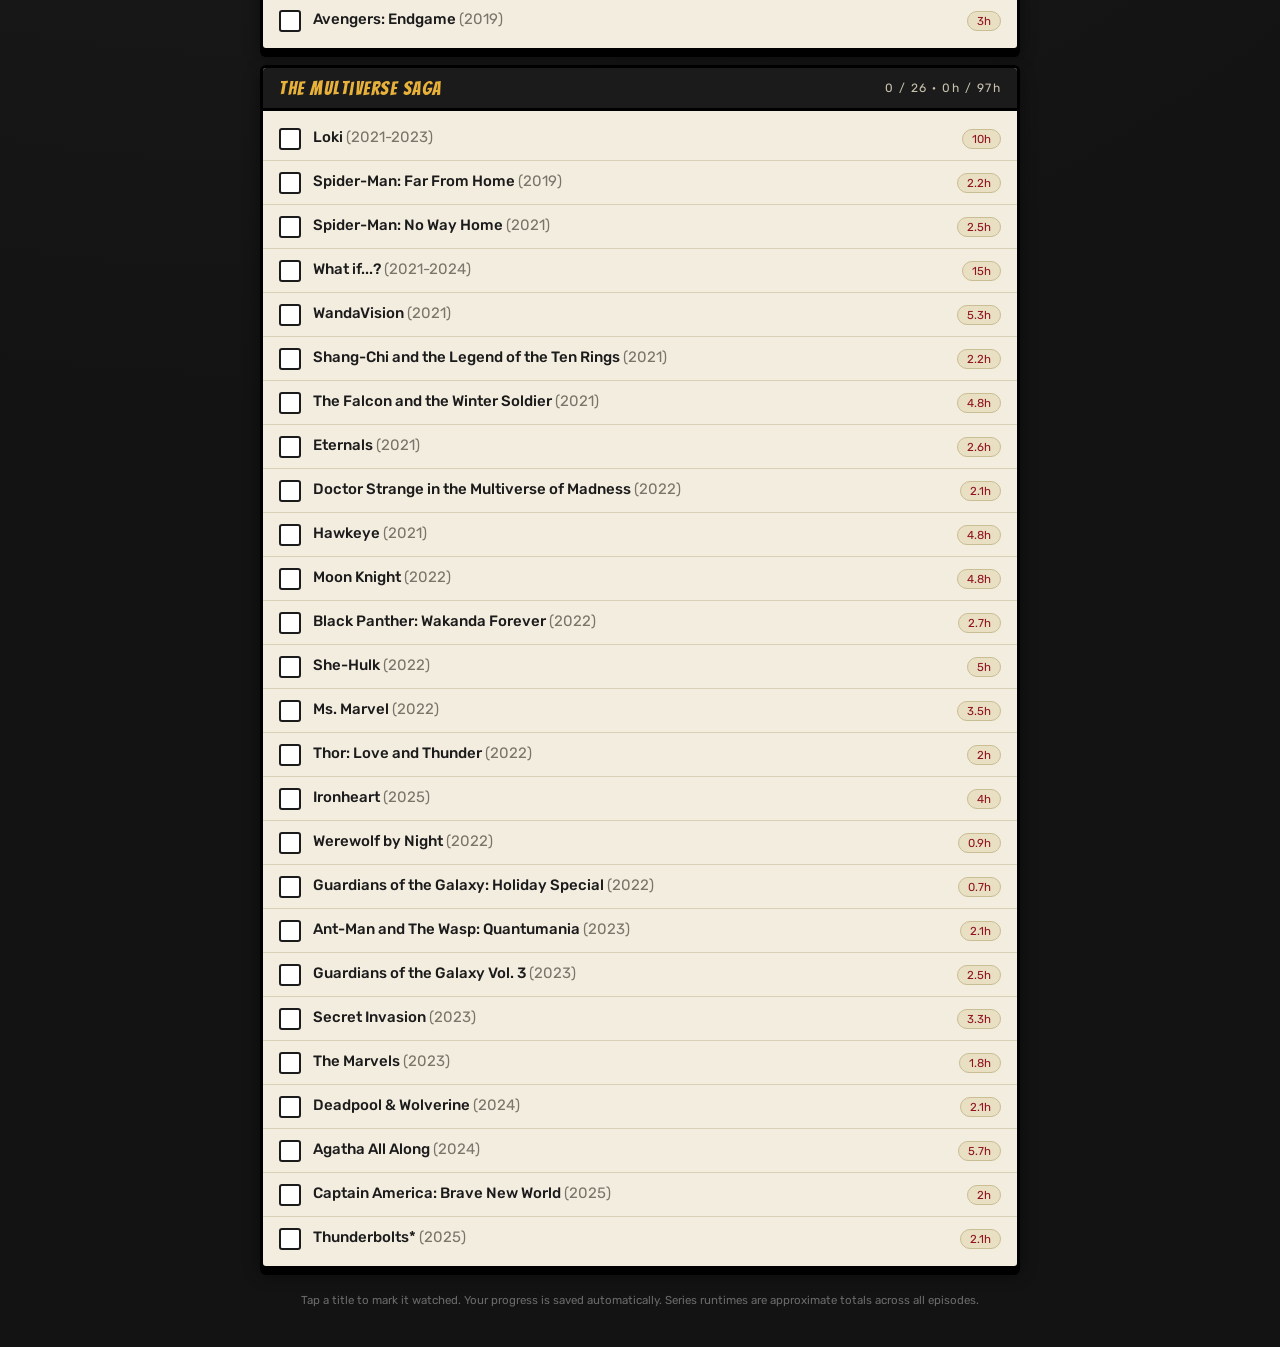
==== commit fd0b5d3b: "Add files via upload" ====
--- a/index.html
+++ b/index.html
@@ -240,6 +240,20 @@
     color: #c9a45a;
     border-color: #6a552a;
   }
+
+  .export-btn{
+    font-family: 'Bangers', cursive;
+    letter-spacing: 1px;
+    font-size: 15px;
+    background: var(--ink);
+    color: var(--gold);
+    border: 2px solid var(--gold);
+    border-radius: 4px;
+    padding: 8px 18px;
+    cursor: pointer;
+    width: 100%;
+  }
+  .export-btn:disabled{ opacity: 0.6; cursor: default; }
 
   @media (max-width:480px){
     body{ padding: 12px 8px 32px; }
@@ -307,6 +321,10 @@
   <div class="controls" style="margin-top:0;">
     <button class="tab order-tab active" data-order="chrono">Chronological order</button>
     <button class="tab order-tab" data-order="release">Release date order</button>
+  </div>
+
+  <div class="controls" style="margin-top:0;">
+    <button class="export-btn" id="exportBtn">Download progress image (PNG)</button>
   </div>
 
   <div id="lists"></div>
@@ -383,7 +401,7 @@
 const STORAGE_KEY = "mcu-checklist-progress";
 const SYNC_CODE_KEY = "mcu-checklist-sync-code";
 // Paste your Firebase Realtime Database URL here, e.g. "https://your-project-id-default-rtdb.firebaseio.com"
-const FIREBASE_DB_URL = "https://mcu-watchlist-58ea6-default-rtdb.europe-west1.firebasedatabase.app/";
+const FIREBASE_DB_URL = "PASTE_YOUR_FIREBASE_DATABASE_URL_HERE";
 
 let state = {};
 let currentTab = "all";
@@ -709,6 +727,322 @@
   }
 });
 
+// ---------- PNG export ----------
+
+function truncateText(ctx, text, maxWidth){
+  if(ctx.measureText(text).width <= maxWidth) return text;
+  let t = text;
+  while(t.length > 1 && ctx.measureText(t + '\u2026').width > maxWidth){
+    t = t.slice(0, -1);
+  }
+  return t + '\u2026';
+}
+
+function currentSectionsForExport(){
+  const sagasToShow = currentTab === 'all' ? ['infinity','multiverse'] : [currentTab];
+  if(currentOrder === 'chrono'){
+    return sagasToShow.map(k => ({
+      label: DATA[k].label,
+      entries: DATA[k].items.map(([item, mins]) => ({ item, mins, sagaKey: k }))
+    }));
+  }
+  const flat = [];
+  sagasToShow.forEach(k => DATA[k].items.forEach(([item, mins, rel]) => flat.push({ item, mins, rel, sagaKey: k })));
+  flat.sort((a, b) => a.rel - b.rel);
+  return [{ label: 'Release date order', entries: flat }];
+}
+
+function rr(ctx, x, y, w, h, r){
+  ctx.beginPath();
+  if(ctx.roundRect){ ctx.roundRect(x, y, w, h, r); }
+  else{
+    ctx.moveTo(x + r, y);
+    ctx.arcTo(x + w, y, x + w, y + h, r);
+    ctx.arcTo(x + w, y + h, x, y + h, r);
+    ctx.arcTo(x, y + h, x, y, r);
+    ctx.arcTo(x, y, x + w, y, r);
+  }
+}
+
+async function generateProgressImage(){
+  const btn = document.getElementById('exportBtn');
+  btn.disabled = true;
+  const originalLabel = btn.textContent;
+  btn.textContent = 'Generating\u2026';
+
+  try{
+    if(document.fonts && document.fonts.ready) await document.fonts.ready;
+
+    const sections = currentSectionsForExport();
+    const sideBySide = sections.length > 1;
+
+    const W = sideBySide ? 1040 : 900;
+    const PAD = 26;
+    const midGap = 24;
+    const cols = sideBySide ? 3 : 4;
+    const cellGap = 7;
+    const cellH = 32;
+    const cellR = 2;
+    const sectionHeaderH = 26;
+    const sectionGap = 16;
+    const footerH = 30;
+
+    const blockW = sideBySide ? (W - PAD * 2 - midGap) / 2 : (W - PAD * 2);
+    const cellW = (blockW - cellGap * (cols - 1)) / cols;
+
+    const titleZoneH = 96;
+    const chipsH = 56;
+    const chipsGapAbove = 14;
+    const barH = 14;
+    const barGapAbove = 12;
+    const heroPadBottom = 18;
+    const heroH = titleZoneH + chipsGapAbove + chipsH + barGapAbove + barH + heroPadBottom;
+    const headerH = heroH + 20;
+
+    let totalDone = 0, totalCount = 0, minutesDone = 0, minutesTotal = 0;
+    const laidOut = sections.map(section => {
+      let doneCount = 0, sMinDone = 0, sMinTotal = 0;
+      const cards = section.entries.map(({ item, mins, sagaKey }) => {
+        const id = sagaKey + ':' + slugify(item);
+        const done = !!state[id];
+        totalCount++; minutesTotal += mins;
+        if(done){ totalDone++; minutesDone += mins; doneCount++; sMinDone += mins; }
+        sMinTotal += mins;
+        return { item, mins, done, sagaKey };
+      });
+      const rows = Math.ceil(cards.length / cols);
+      const sectionH = sectionHeaderH + rows * cellH + (rows - 1) * cellGap;
+      return { label: section.label, doneCount, total: cards.length, sMinDone, sMinTotal, cards, rows, sectionH };
+    });
+
+    const contentH = sideBySide
+      ? Math.max(laidOut[0].sectionH, laidOut[1].sectionH)
+      : laidOut.reduce((s, sec) => s + sec.sectionH, 0) + sectionGap * (laidOut.length - 1);
+    const totalH = headerH + contentH + footerH + PAD;
+    const pct = totalCount ? Math.round((totalDone / totalCount) * 100) : 0;
+
+    const scale = 2; // crisper output
+    const canvas = document.createElement('canvas');
+    canvas.width = W * scale;
+    canvas.height = totalH * scale;
+    const ctx = canvas.getContext('2d');
+    ctx.scale(scale, scale);
+
+    // background
+    const bgGrad = ctx.createRadialGradient(W * 0.2, 0, 0, W * 0.2, 0, totalH * 0.9);
+    bgGrad.addColorStop(0, '#262626');
+    bgGrad.addColorStop(1, '#121212');
+    ctx.fillStyle = bgGrad;
+    ctx.fillRect(0, 0, W, totalH);
+
+    // ---- hero (red banner containing title + stats + bar, like the website) ----
+    ctx.save();
+    rr(ctx, 0, 0, W, heroH, 6);
+    ctx.clip();
+    const bannerGrad = ctx.createLinearGradient(0, 0, W, heroH);
+    bannerGrad.addColorStop(0, '#e0222f');
+    bannerGrad.addColorStop(1, '#a8161f');
+    ctx.fillStyle = bannerGrad;
+    ctx.fillRect(0, 0, W, heroH);
+    ctx.fillStyle = 'rgba(255,255,255,0.13)';
+    for(let dy = 6; dy < heroH; dy += 9){
+      for(let dx = (dy % 18 === 6 ? 6 : 11); dx < W; dx += 11){
+        ctx.beginPath();
+        ctx.arc(dx, dy, 1.1, 0, Math.PI * 2);
+        ctx.fill();
+      }
+    }
+    const sheen = ctx.createLinearGradient(0, 0, W * 0.5, heroH);
+    sheen.addColorStop(0, 'rgba(255,255,255,0.16)');
+    sheen.addColorStop(1, 'rgba(255,255,255,0)');
+    ctx.fillStyle = sheen;
+    ctx.fillRect(0, 0, W, heroH);
+    ctx.restore();
+    ctx.strokeStyle = '#000';
+    ctx.lineWidth = 3;
+    rr(ctx, 1.5, 1.5, W - 3, heroH - 3, 6);
+    ctx.stroke();
+
+    ctx.font = '800 12px Rubik, sans-serif';
+    ctx.fillStyle = 'rgba(255,255,255,0.75)';
+    ctx.fillText('MARVEL CINEMATIC UNIVERSE', PAD, 26);
+
+    ctx.lineJoin = 'round';
+    ctx.font = '38px Bangers, cursive';
+    ctx.strokeStyle = 'rgba(0,0,0,0.55)';
+    ctx.lineWidth = 5;
+    ctx.strokeText('My MCU Progress', PAD, 62);
+    ctx.fillStyle = '#ffffff';
+    ctx.fillText('My MCU Progress', PAD, 62);
+
+    const viewLabel = (currentTab === 'all' ? 'All titles' : (currentTab === 'infinity' ? 'Infinity Saga' : 'Multiverse Saga'))
+      + ' \u00b7 ' + (currentOrder === 'chrono' ? 'Chronological order' : 'Release date order');
+    ctx.font = '600 11.5px Rubik, sans-serif';
+    ctx.fillStyle = 'rgba(255,255,255,0.85)';
+    ctx.fillText(viewLabel, PAD, 82);
+
+    // ---- stat chips (styled like the website's .stat boxes) ----
+    const chips = [
+      [`${totalDone}`, 'WATCHED'],
+      [`${totalCount - totalDone}`, 'TO GO'],
+      [`${pct}%`, 'COMPLETE'],
+      [formatHours(minutesDone), 'HRS LOGGED'],
+      [formatHours(minutesTotal - minutesDone), 'HRS LEFT']
+    ];
+    const chipY = titleZoneH + chipsGapAbove;
+    const chipW = (W - PAD * 2 - 8 * (chips.length - 1)) / chips.length;
+    chips.forEach((c, i) => {
+      const x = PAD + i * (chipW + 8);
+      rr(ctx, x, chipY, chipW, chipsH, 4);
+      ctx.fillStyle = 'rgba(0,0,0,0.35)';
+      ctx.fill();
+      ctx.strokeStyle = '#000';
+      ctx.lineWidth = 2;
+      ctx.stroke();
+
+      ctx.font = '22px Bangers, cursive';
+      ctx.fillStyle = '#e8b13a';
+      ctx.fillText(c[0], x + 11, chipY + 30);
+      ctx.font = '700 8.5px Rubik, sans-serif';
+      ctx.fillStyle = '#f1e3c6';
+      ctx.fillText(c[1], x + 11, chipY + 44);
+    });
+
+    // ---- progress bar (styled like the website's .bar-track / .bar-fill) ----
+    const barY = chipY + chipsH + barGapAbove;
+    rr(ctx, PAD, barY, W - PAD * 2, barH, barH / 2);
+    ctx.fillStyle = 'rgba(0,0,0,0.4)';
+    ctx.fill();
+    ctx.strokeStyle = '#000';
+    ctx.lineWidth = 2;
+    ctx.stroke();
+    const barFillW = Math.max(barH, (W - PAD * 2) * (pct / 100));
+    const barGrad = ctx.createLinearGradient(PAD, 0, PAD + barFillW, 0);
+    barGrad.addColorStop(0, '#e8b13a');
+    barGrad.addColorStop(1, '#fff2c9');
+    rr(ctx, PAD, barY, barFillW, barH, barH / 2);
+    ctx.fillStyle = barGrad;
+    ctx.fill();
+
+    // ---- sections ----
+    function drawSection(section, x, yStart){
+      ctx.fillStyle = '#e8b13a';
+      ctx.font = '16px Bangers, cursive';
+      ctx.fillText(section.label, x, yStart + 17);
+      ctx.font = '600 10.5px Rubik, sans-serif';
+      ctx.fillStyle = '#8a8577';
+      const countText = `${section.doneCount}/${section.total}  \u00b7  ${formatHours(section.sMinDone)}/${formatHours(section.sMinTotal)}`;
+      const countW = ctx.measureText(countText).width;
+      ctx.fillText(countText, x + blockW - countW, yStart + 17);
+      const gridY = yStart + sectionHeaderH;
+
+      section.cards.forEach((card, i) => {
+        const col = i % cols;
+        const row = Math.floor(i / cols);
+        const cx = x + col * (cellW + cellGap);
+        const cy = gridY + row * (cellH + cellGap);
+        const accent = card.sagaKey === 'infinity' ? '#e0222f' : '#c9a13a';
+
+        ctx.save();
+        if(card.done){
+          ctx.shadowColor = 'rgba(0,0,0,0.35)';
+          ctx.shadowBlur = 5;
+          ctx.shadowOffsetY = 2;
+        }
+        rr(ctx, cx, cy, cellW, cellH, cellR);
+        ctx.fillStyle = card.done ? '#f3ede0' : '#1e1e1e';
+        ctx.fill();
+        ctx.restore();
+
+        rr(ctx, cx, cy, cellW, cellH, cellR);
+        ctx.strokeStyle = card.done ? '#c9bd93' : '#383838';
+        ctx.lineWidth = 1;
+        ctx.stroke();
+
+        ctx.save();
+        rr(ctx, cx, cy, cellW, cellH, cellR);
+        ctx.clip();
+        ctx.globalAlpha = card.done ? 1 : 0.5;
+        ctx.fillStyle = accent;
+        ctx.fillRect(cx, cy, 3, cellH);
+        ctx.restore();
+
+        const boxSize = 11;
+        const boxX = cx + 9, boxY = cy + (cellH - boxSize) / 2;
+        if(card.done){
+          rr(ctx, boxX, boxY, boxSize, boxSize, 2);
+          ctx.fillStyle = '#e0222f';
+          ctx.fill();
+          ctx.strokeStyle = '#fff';
+          ctx.lineWidth = 1.5;
+          ctx.beginPath();
+          ctx.moveTo(boxX + 2.3, boxY + 6);
+          ctx.lineTo(boxX + 4.6, boxY + 8.7);
+          ctx.lineTo(boxX + 8.7, boxY + 2.8);
+          ctx.stroke();
+        }else{
+          rr(ctx, boxX, boxY, boxSize, boxSize, 2);
+          ctx.strokeStyle = '#5a5a5a';
+          ctx.lineWidth = 1.2;
+          ctx.stroke();
+        }
+
+        const midY = cy + cellH / 2 + 3.5;
+        ctx.font = '400 8.5px Rubik, sans-serif';
+        const durText = formatHours(card.mins);
+        const durW = ctx.measureText(durText).width;
+        const durX = cx + cellW - 8 - durW;
+
+        const textX = boxX + boxSize + 6;
+        const textMaxW = durX - 6 - textX;
+        ctx.font = '600 9.5px Rubik, sans-serif';
+        ctx.fillStyle = card.done ? '#1b1b1b' : '#b8b3a4';
+        ctx.fillText(truncateText(ctx, card.item, textMaxW), textX, midY);
+
+        ctx.font = '400 8.5px Rubik, sans-serif';
+        ctx.fillStyle = card.done ? '#8a8577' : '#6a6a6a';
+        ctx.fillText(durText, durX, midY);
+      });
+    }
+
+    let y = headerH;
+    if(sideBySide){
+      drawSection(laidOut[0], PAD, y);
+      drawSection(laidOut[1], PAD + blockW + midGap, y);
+      y += contentH;
+    }else{
+      laidOut.forEach(section => {
+        drawSection(section, PAD, y);
+        y += section.sectionH + sectionGap;
+      });
+    }
+
+    // footer
+    ctx.fillStyle = '#5a5a5a';
+    ctx.font = '9.5px Rubik, sans-serif';
+    const dateStr = new Date().toLocaleDateString(undefined, { year: 'numeric', month: 'short', day: 'numeric' });
+    ctx.fillText(`Generated ${dateStr}`, PAD, totalH - 10);
+
+    canvas.toBlob(blob => {
+      const url = URL.createObjectURL(blob);
+      const a = document.createElement('a');
+      a.href = url;
+      a.download = `mcu-progress-${new Date().toISOString().slice(0,10)}.png`;
+      document.body.appendChild(a);
+      a.click();
+      a.remove();
+      setTimeout(() => URL.revokeObjectURL(url), 2000);
+    }, 'image/png');
+  }catch(e){
+    alert('Could not generate the image. Please try again.');
+  }finally{
+    btn.disabled = false;
+    btn.textContent = originalLabel;
+  }
+}
+
+document.getElementById('exportBtn').addEventListener('click', generateProgressImage);
+
 (async () => {
   updateSyncUI();
   await loadState();
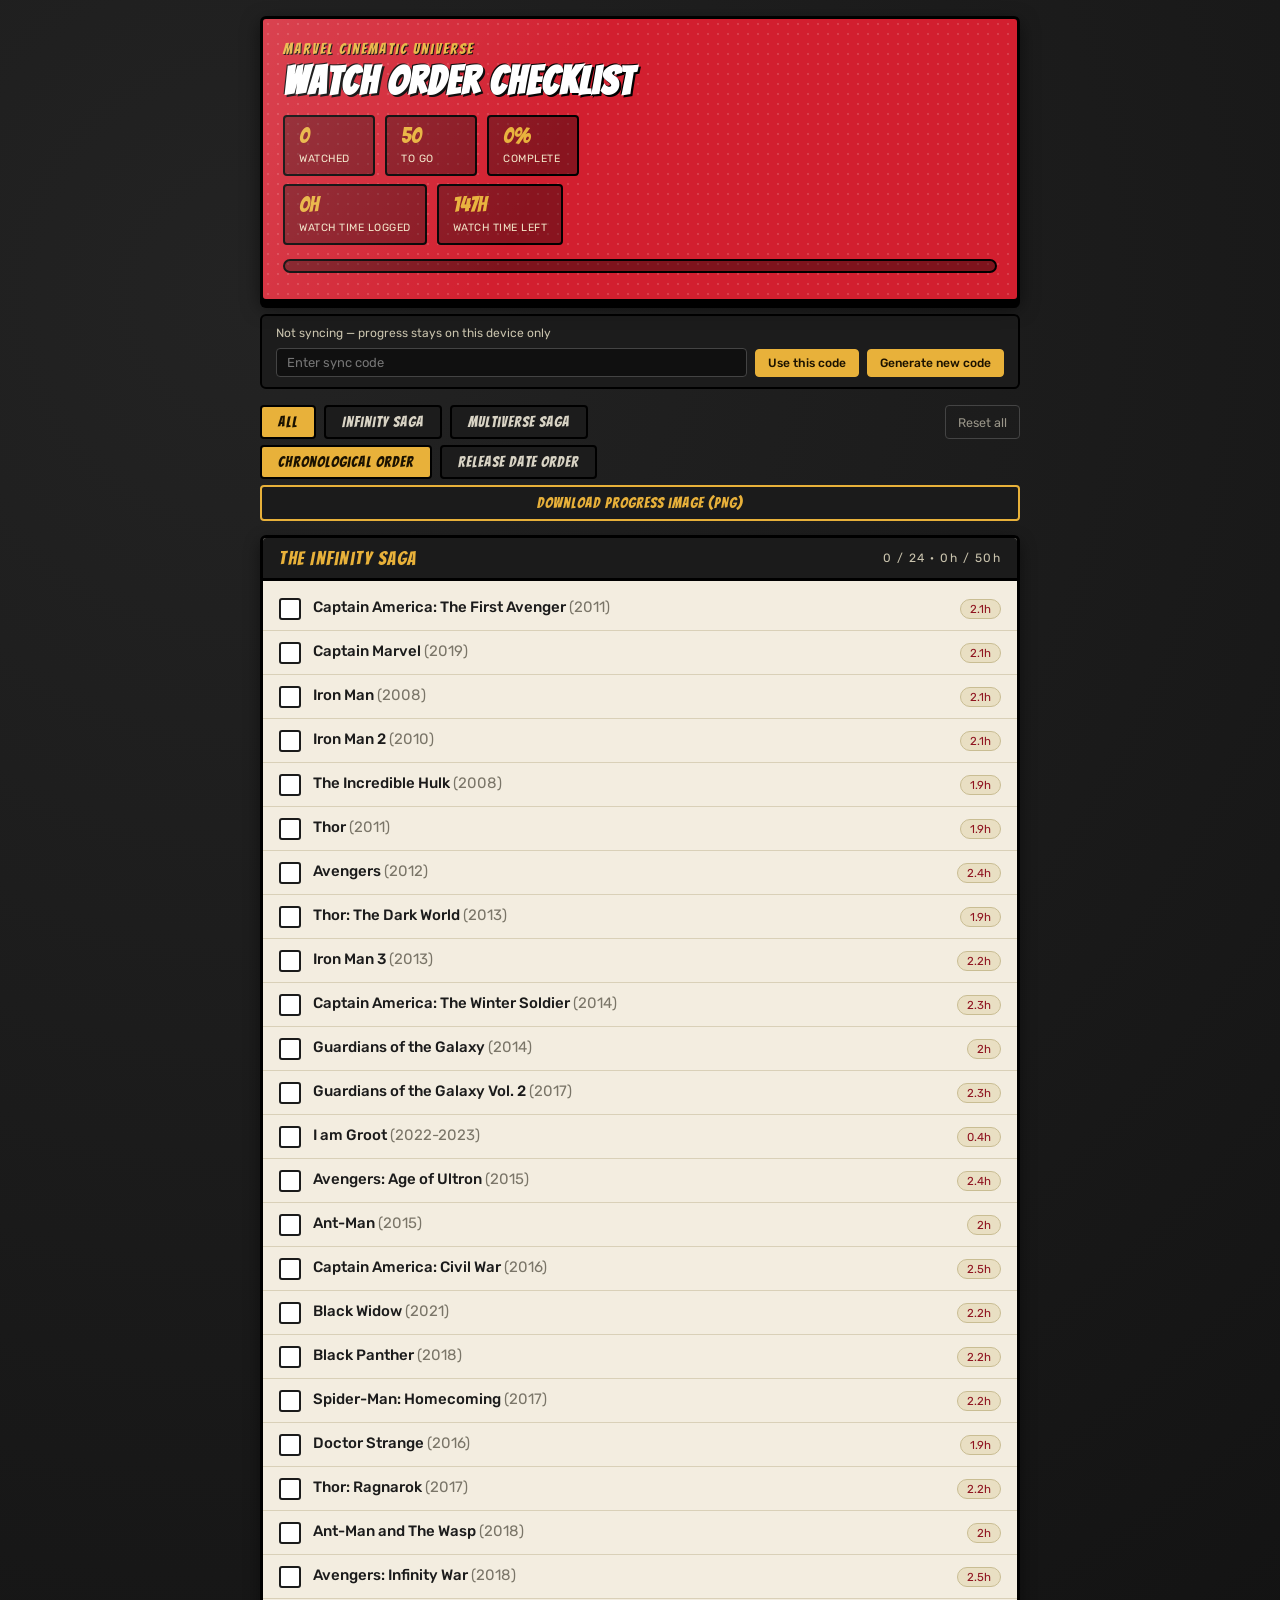
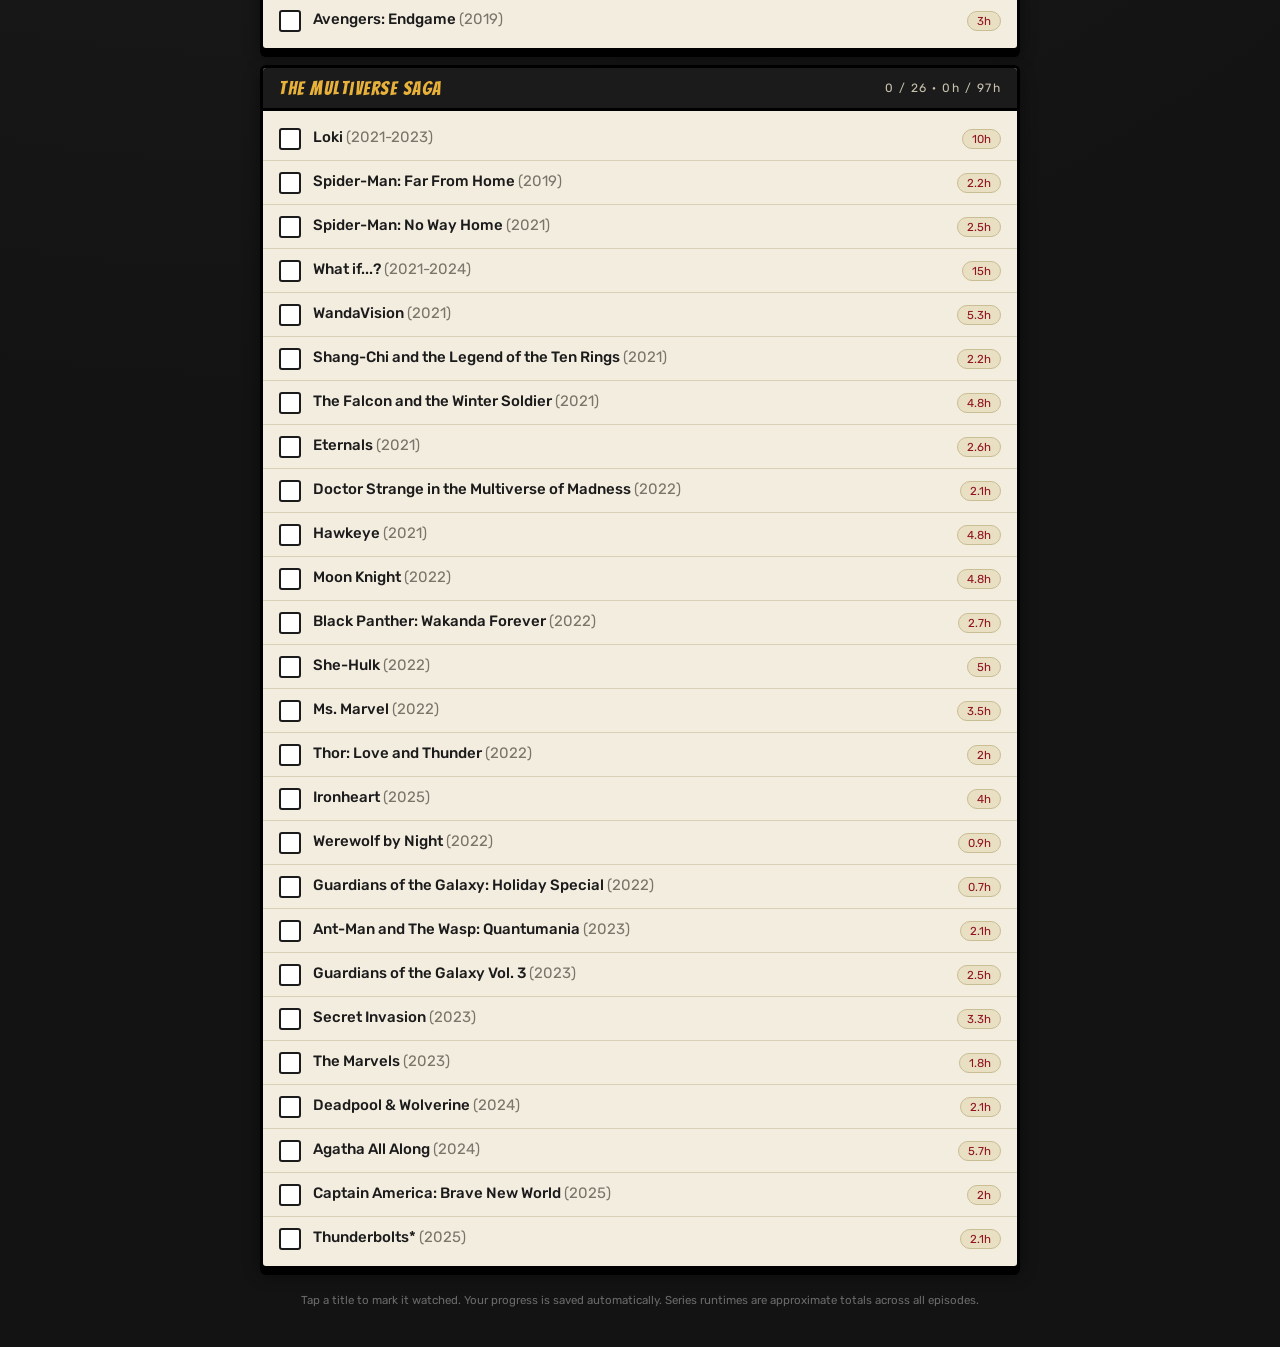
==== commit 92036c85: "Update Firebase Database URL in index.html" ====
--- a/index.html
+++ b/index.html
@@ -401,7 +401,7 @@
 const STORAGE_KEY = "mcu-checklist-progress";
 const SYNC_CODE_KEY = "mcu-checklist-sync-code";
 // Paste your Firebase Realtime Database URL here, e.g. "https://your-project-id-default-rtdb.firebaseio.com"
-const FIREBASE_DB_URL = "PASTE_YOUR_FIREBASE_DATABASE_URL_HERE";
+const FIREBASE_DB_URL = "https://mcu-watchlist-58ea6-default-rtdb.europe-west1.firebasedatabase.app/";
 
 let state = {};
 let currentTab = "all";
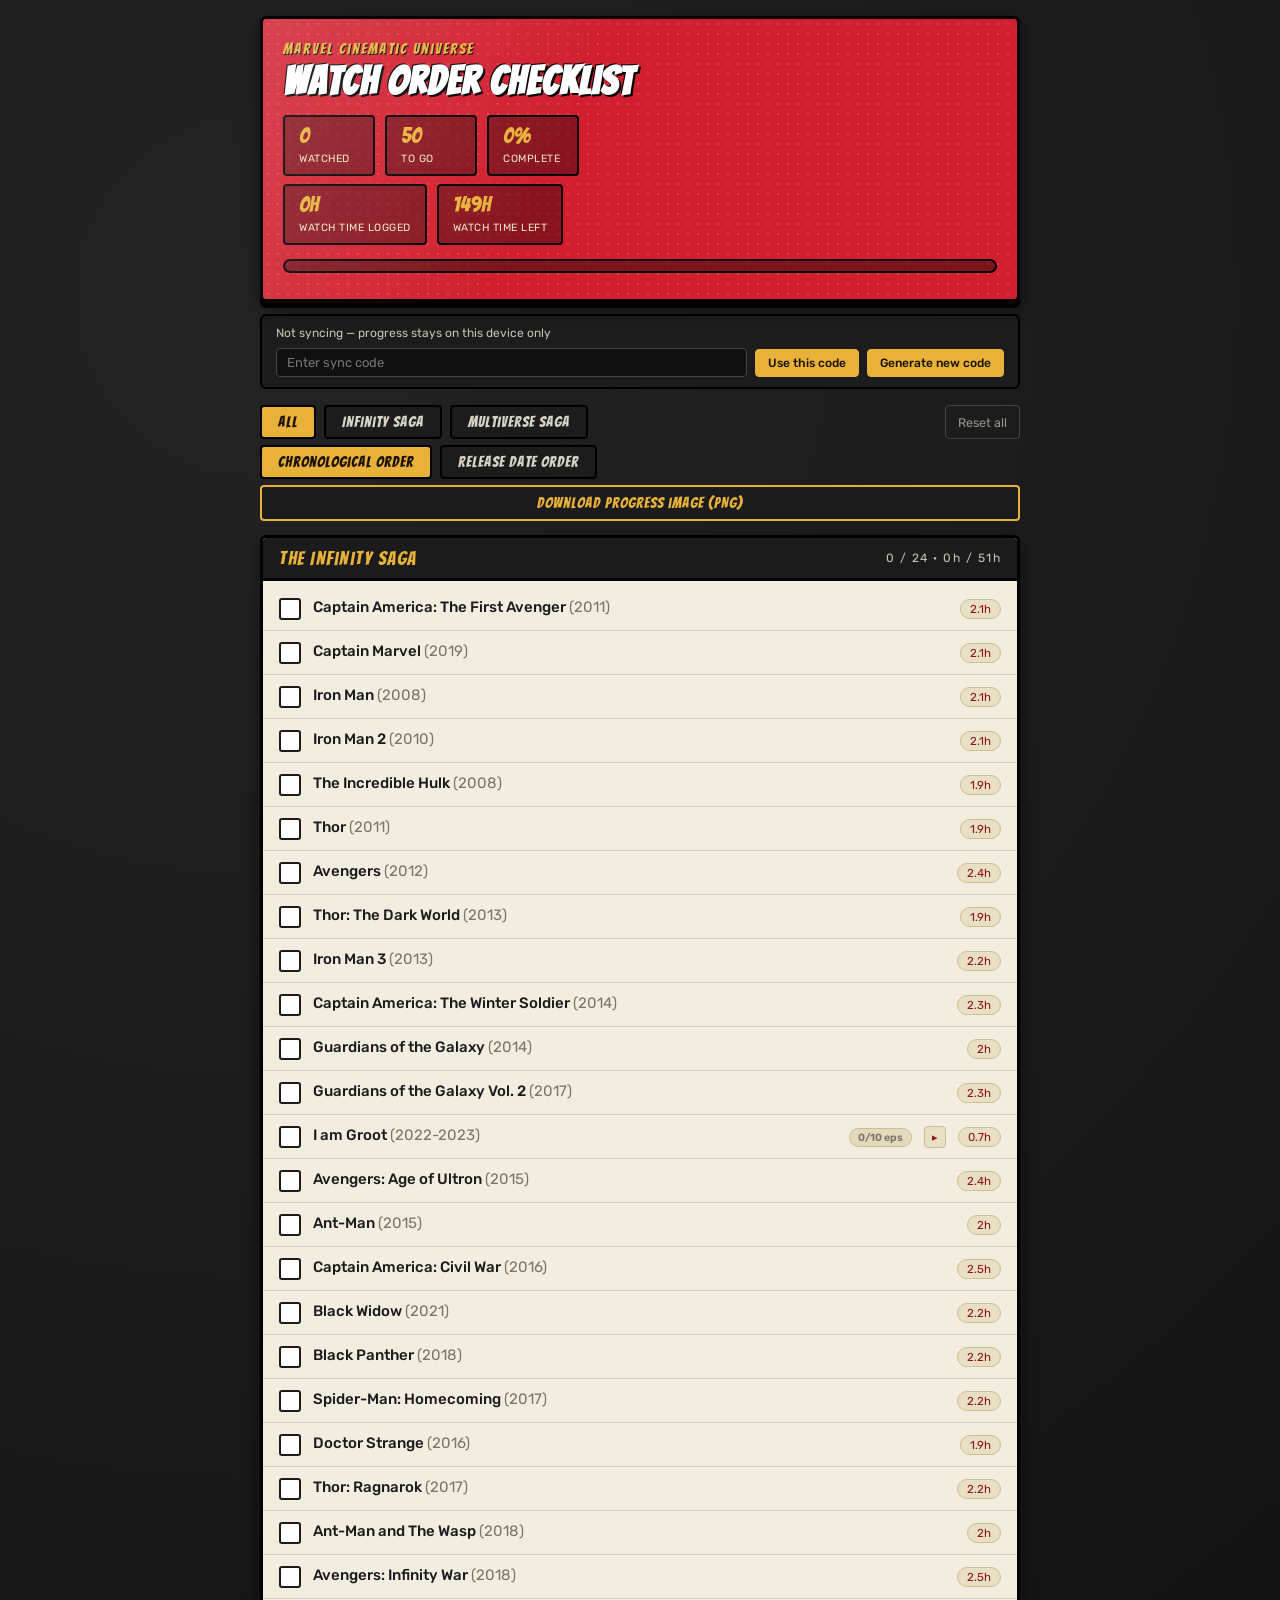
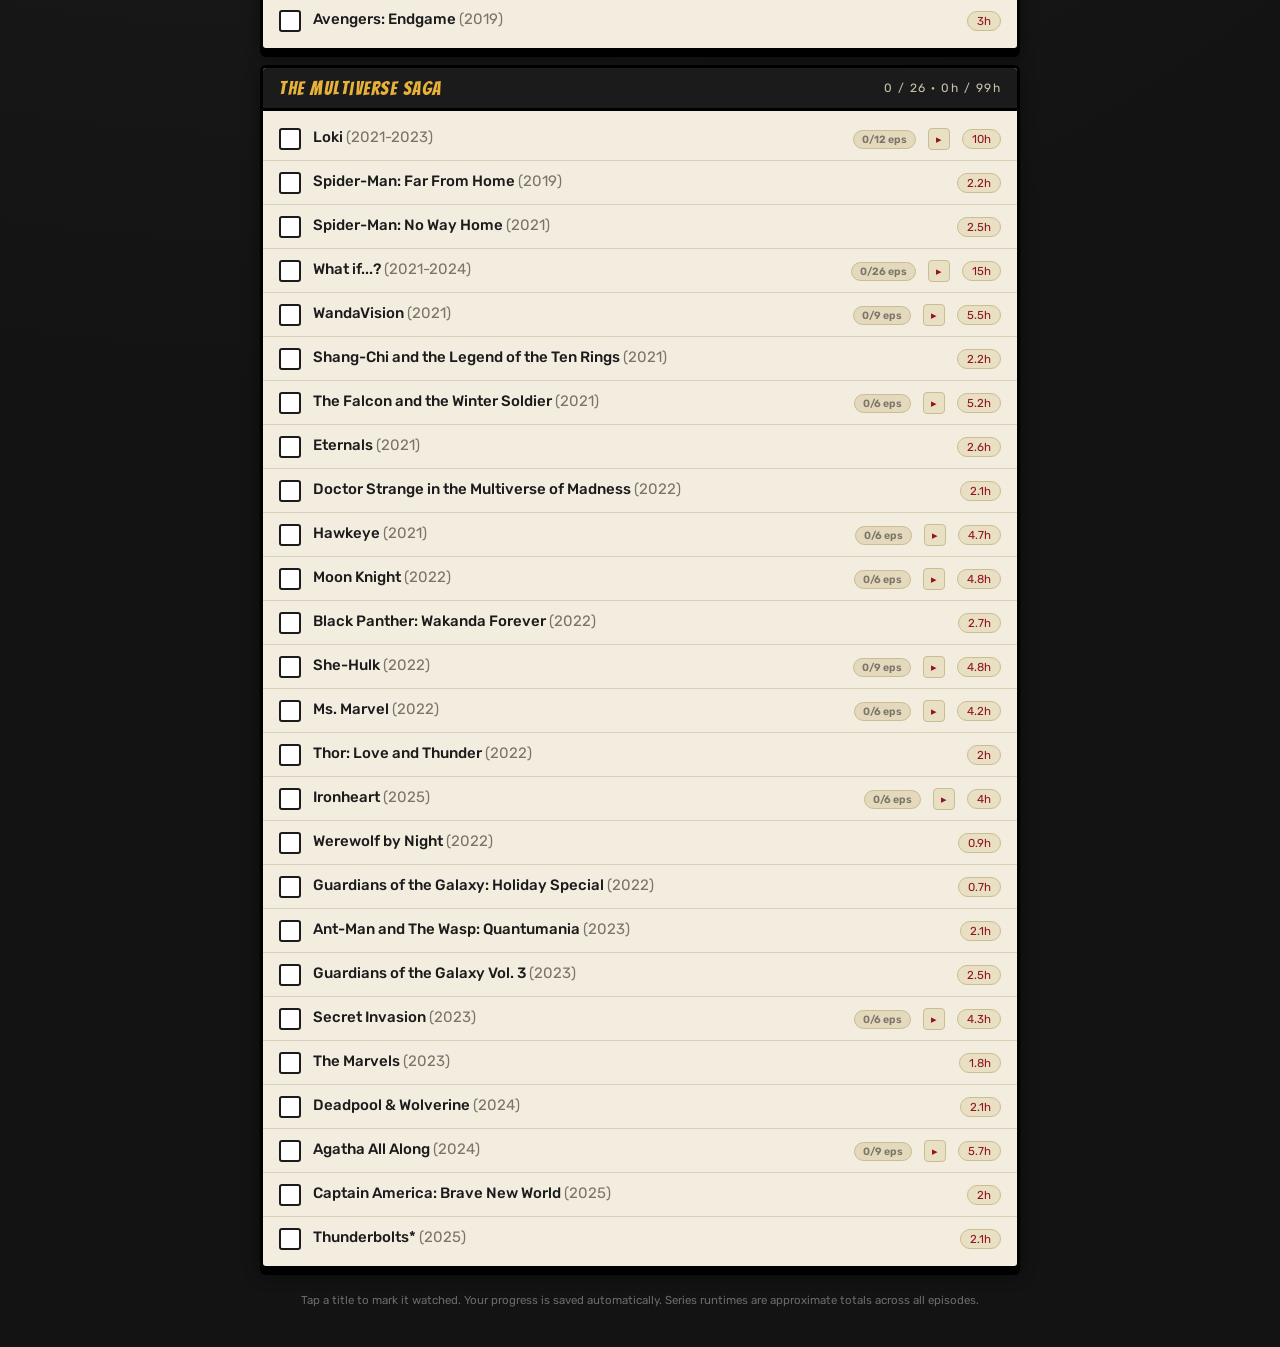
==== commit 0afdd58e: "Update stylesheet and script links with versioning" ====
--- a/index.html
+++ b/index.html
@@ -4,282 +4,7 @@
 <meta charset="UTF-8">
 <meta name="viewport" content="width=device-width, initial-scale=1, maximum-scale=1">
 <title>MCU Watch Order Checklist</title>
-<style>
-  @import url('https://fonts.googleapis.com/css2?family=Bangers&family=Rubik:wght@400;500;700&display=swap');
-
-  :root{
-    --bg: #131313;
-    --panel: #1c1c1c;
-    --paper: #f3ede0;
-    --red: #d21f2f;
-    --red-dark: #8f1420;
-    --gold: #e8b13a;
-    --ink: #1b1b1b;
-    --muted: #7a7568;
-    --line: #d9d0b8;
-  }
-  *{ box-sizing: border-box; }
-  body{
-    margin:0;
-    background: radial-gradient(circle at 20% 10%, #232323, var(--bg) 60%);
-    font-family: 'Rubik', sans-serif;
-    color: var(--ink);
-    min-height:100vh;
-    padding: 16px 10px 40px;
-    overflow-x: hidden;
-  }
-  .wrap{ max-width: 760px; margin: 0 auto; }
-
-  .hero{
-    position: relative;
-    background: var(--red);
-    background-image:
-      radial-gradient(circle, rgba(255,255,255,0.14) 1.4px, transparent 1.5px);
-    background-size: 10px 10px;
-    border: 3px solid #000;
-    border-radius: 6px;
-    padding: 22px 20px 26px;
-    box-shadow: 0 6px 0 #000, 0 6px 18px rgba(0,0,0,0.5);
-    overflow: hidden;
-  }
-  .hero::before{
-    content:"";
-    position:absolute; inset:0;
-    background: linear-gradient(115deg, rgba(255,255,255,0.16), transparent 40%);
-  }
-  .eyebrow{
-    font-family:'Bangers', cursive;
-    letter-spacing: 2px;
-    color: var(--gold);
-    font-size: 15px;
-    margin: 0 0 4px;
-    text-shadow: 1px 1px 0 #000;
-  }
-  h1{
-    font-family:'Bangers', cursive;
-    font-size: 40px;
-    line-height: 1;
-    letter-spacing: 1px;
-    color: #fff;
-    margin: 0 0 14px;
-    text-shadow: 2px 2px 0 #000, -1px -1px 0 #000;
-  }
-  .stats{
-    display:flex; gap: 10px; flex-wrap: wrap;
-  }
-  .stat{
-    background: rgba(0,0,0,0.35);
-    border: 2px solid #000;
-    border-radius: 4px;
-    padding: 8px 14px;
-    color: #fff;
-    min-width: 92px;
-  }
-  .stat .n{ font-family:'Bangers', cursive; font-size: 22px; color: var(--gold); display:block; line-height:1;}
-  .stat .l{ font-size: 10.5px; letter-spacing: .5px; text-transform: uppercase; color: #f1e3c6; }
-
-  .bar-track{
-    margin-top: 14px;
-    height: 14px;
-    background: rgba(0,0,0,0.4);
-    border: 2px solid #000;
-    border-radius: 8px;
-    overflow: hidden;
-  }
-  .bar-fill{
-    height: 100%;
-    background: linear-gradient(90deg, var(--gold), #fff2c9);
-    width: 0%;
-    transition: width .4s ease;
-  }
-
-  .controls{
-    display:flex; gap:8px; margin: 16px 0 6px; flex-wrap: wrap;
-  }
-  .tab{
-    font-family:'Bangers', cursive;
-    letter-spacing: 1px;
-    font-size: 15px;
-    background: var(--panel);
-    color: #d8d3c4;
-    border: 2px solid #000;
-    border-radius: 4px;
-    padding: 7px 16px;
-    cursor: pointer;
-  }
-  .tab.active{ background: var(--gold); color: #1b1200; }
-  .reset-btn{
-    margin-left:auto;
-    font-family:'Rubik', sans-serif;
-    font-size: 12.5px;
-    background: transparent;
-    color: #9a9689;
-    border: 1px solid #444;
-    border-radius: 4px;
-    padding: 7px 12px;
-    cursor: pointer;
-  }
-  .reset-btn:hover{ color: #fff; border-color:#888; }
-
-  .saga{
-    background: var(--paper);
-    border: 3px solid #000;
-    border-radius: 6px;
-    margin-top: 14px;
-    box-shadow: 0 6px 0 #000, 0 6px 16px rgba(0,0,0,0.45);
-    overflow: hidden;
-  }
-  .saga-head{
-    background: var(--ink);
-    color: var(--gold);
-    font-family: 'Bangers', cursive;
-    letter-spacing: 1.5px;
-    font-size: 19px;
-    padding: 10px 16px;
-    display:flex; justify-content: space-between; align-items:center;
-    border-bottom: 3px solid #000;
-  }
-  .saga-head span.count{ font-family:'Rubik'; font-size: 12px; color: #c9c3ad; }
-
-  ul.list{ list-style:none; margin:0; padding: 6px 0; }
-  li.item{
-    display:flex; align-items:flex-start; gap: 12px;
-    padding: 10px 16px;
-    border-bottom: 1px solid var(--line);
-    cursor:pointer;
-    user-select:none;
-  }
-  li.item:last-child{ border-bottom:none; }
-  li.item:hover{ background: #ece2c9; }
-
-  .box{
-    flex: 0 0 22px;
-    width: 22px; height: 22px;
-    border: 2.5px solid var(--ink);
-    border-radius: 3px;
-    background: #fff;
-    display:flex; align-items:center; justify-content:center;
-    margin-top: 1px;
-  }
-  .box svg{ width:16px; height:16px; opacity:0; transform: scale(0.6); transition: all .12s ease; }
-  li.item.done .box{ background: var(--red); border-color: var(--red-dark); }
-  li.item.done .box svg{ opacity:1; transform: scale(1); }
-  li.item.done .title{ text-decoration: line-through; color: var(--muted); }
-
-  .title{ font-size: 15px; font-weight: 500; line-height:1.35; flex:1; }
-  .year{ color: var(--muted); font-weight: 400; }
-  .dur{
-    flex: 0 0 auto;
-    font-size: 11.5px;
-    color: var(--red-dark);
-    background: #e9dfc3;
-    border: 1px solid #c9bd93;
-    border-radius: 10px;
-    padding: 2px 9px;
-    white-space: nowrap;
-    margin-top: 2px;
-  }
-  li.item.done .dur{ color: var(--muted); background: #ded4b8; border-color: #c9bd93; }
-
-  .saga-badge{
-    flex: 0 0 auto;
-    font-size: 10px;
-    letter-spacing: .3px;
-    text-transform: uppercase;
-    font-weight: 500;
-    padding: 3px 7px;
-    border-radius: 3px;
-    margin-top: 3px;
-    color: #fff;
-    background: var(--red-dark);
-  }
-  .saga-badge.multiverse{ background: #4a4738; }
-
-  footer{
-    text-align:center; color:#6a6a6a; font-size:11.5px; margin-top:24px;
-  }
-
-  .sync-panel{
-    background: var(--panel);
-    border: 2px solid #000;
-    border-radius: 6px;
-    padding: 10px 14px;
-    margin-top: 12px;
-  }
-  .sync-row{
-    display:flex; align-items:center; gap:8px; flex-wrap: wrap;
-  }
-  .sync-row + .sync-row{ margin-top: 8px; }
-  .sync-label{ font-size: 12px; color: #c9c3ad; }
-  .sync-label.on{ color: var(--gold); }
-  .sync-input{
-    font-family: 'Rubik', sans-serif;
-    font-size: 13px;
-    padding: 6px 10px;
-    border-radius: 4px;
-    border: 1.5px solid #444;
-    background: #101010;
-    color: #f1ecd9;
-    flex: 1 1 120px;
-    min-width: 0;
-  }
-  .sync-btn{
-    font-family: 'Rubik', sans-serif;
-    font-size: 12px;
-    font-weight: 500;
-    padding: 6px 12px;
-    border-radius: 4px;
-    border: 1.5px solid var(--gold);
-    background: var(--gold);
-    color: #1b1200;
-    cursor: pointer;
-    white-space: nowrap;
-  }
-  .sync-btn.ghost{
-    background: transparent;
-    color: #c9a45a;
-    border-color: #6a552a;
-  }
-
-  .export-btn{
-    font-family: 'Bangers', cursive;
-    letter-spacing: 1px;
-    font-size: 15px;
-    background: var(--ink);
-    color: var(--gold);
-    border: 2px solid var(--gold);
-    border-radius: 4px;
-    padding: 8px 18px;
-    cursor: pointer;
-    width: 100%;
-  }
-  .export-btn:disabled{ opacity: 0.6; cursor: default; }
-
-  @media (max-width:480px){
-    body{ padding: 12px 8px 32px; }
-    .hero{ padding: 16px 14px 20px; }
-    h1{ font-size: 26px; margin-bottom: 10px; }
-    .eyebrow{ font-size: 12.5px; }
-    .stats{ gap: 7px; }
-    .stat{ min-width: 0; flex: 1 1 30%; padding:6px 8px; text-align:center; }
-    .stat .n{ font-size: 18px; }
-    .stat .l{ font-size: 9px; }
-    .controls{ gap:6px; margin: 12px 0 6px; }
-    .tab{ font-size: 13px; padding: 6px 11px; }
-    .reset-btn{ font-size: 11px; padding: 6px 9px; }
-    .saga-head{ font-size: 16px; padding: 9px 12px; flex-wrap: wrap; gap: 4px; }
-    li.item{ padding: 9px 12px; flex-wrap: wrap; gap: 6px 8px; }
-    .title{ font-size: 14px; min-width: 0; }
-    .box{ margin-top: 0; }
-    .dur{ font-size: 10.5px; margin-left: 34px; }
-    .saga-badge{ font-size: 9px; margin-left: 34px; }
-  }
-
-  @media (max-width:360px){
-    h1{ font-size: 22px; }
-    .stat .n{ font-size: 16px; }
-  }
-</style>
+<link rel="stylesheet" href="style.css?v=3">
 </head>
 <body>
 <div class="wrap">
@@ -332,722 +57,6 @@
   <footer>Tap a title to mark it watched. Your progress is saved automatically. Series runtimes are approximate totals across all episodes.</footer>
 </div>
 
-<script>
-// runtime in minutes: movies = theatrical runtime, series = sum of all episodes
-// release: the title's rank in actual theatrical/premiere release order (1 = released first)
-const DATA = {
-  infinity: {
-    label: "The Infinity Saga",
-    items: [
-      ["Captain America: The First Avenger (2011)", 124, 5],
-      ["Captain Marvel (2019)", 123, 21],
-      ["Iron Man (2008)", 126, 1],
-      ["Iron Man 2 (2010)", 124, 3],
-      ["The Incredible Hulk (2008)", 112, 2],
-      ["Thor (2011)", 115, 4],
-      ["Avengers (2012)", 143, 6],
-      ["Thor: The Dark World (2013)", 112, 8],
-      ["Iron Man 3 (2013)", 130, 7],
-      ["Captain America: The Winter Soldier (2014)", 136, 9],
-      ["Guardians of the Galaxy (2014)", 121, 10],
-      ["Guardians of the Galaxy Vol. 2 (2017)", 136, 15],
-      ["I am Groot (2022-2023)", 25, 37],
-      ["Avengers: Age of Ultron (2015)", 141, 11],
-      ["Ant-Man (2015)", 117, 12],
-      ["Captain America: Civil War (2016)", 147, 13],
-      ["Black Widow (2021)", 134, 27],
-      ["Black Panther (2018)", 134, 18],
-      ["Spider-Man: Homecoming (2017)", 133, 16],
-      ["Doctor Strange (2016)", 115, 14],
-      ["Thor: Ragnarok (2017)", 130, 17],
-      ["Ant-Man and The Wasp (2018)", 118, 20],
-      ["Avengers: Infinity War (2018)", 149, 19],
-      ["Avengers: Endgame (2019)", 181, 22]
-    ]
-  },
-  multiverse: {
-    label: "The Multiverse Saga",
-    items: [
-      ["Loki (2021-2023)", 600, 26],
-      ["Spider-Man: Far From Home (2019)", 129, 23],
-      ["Spider-Man: No Way Home (2021)", 148, 32],
-      ["What if...? (2021-2024)", 910, 28],
-      ["WandaVision (2021)", 320, 24],
-      ["Shang-Chi and the Legend of the Ten Rings (2021)", 132, 29],
-      ["The Falcon and the Winter Soldier (2021)", 290, 25],
-      ["Eternals (2021)", 156, 30],
-      ["Doctor Strange in the Multiverse of Madness (2022)", 126, 34],
-      ["Hawkeye (2021)", 290, 31],
-      ["Moon Knight (2022)", 290, 33],
-      ["Black Panther: Wakanda Forever (2022)", 161, 40],
-      ["She-Hulk (2022)", 300, 38],
-      ["Ms. Marvel (2022)", 210, 35],
-      ["Thor: Love and Thunder (2022)", 119, 36],
-      ["Ironheart (2025)", 240, 50],
-      ["Werewolf by Night (2022)", 55, 39],
-      ["Guardians of the Galaxy: Holiday Special (2022)", 44, 41],
-      ["Ant-Man and The Wasp: Quantumania (2023)", 125, 42],
-      ["Guardians of the Galaxy Vol. 3 (2023)", 150, 43],
-      ["Secret Invasion (2023)", 200, 44],
-      ["The Marvels (2023)", 105, 45],
-      ["Deadpool & Wolverine (2024)", 128, 46],
-      ["Agatha All Along (2024)", 340, 47],
-      ["Captain America: Brave New World (2025)", 118, 48],
-      ["Thunderbolts* (2025)", 127, 49]
-    ]
-  }
-};
-
-const STORAGE_KEY = "mcu-checklist-progress";
-const SYNC_CODE_KEY = "mcu-checklist-sync-code";
-// Paste your Firebase Realtime Database URL here, e.g. "https://your-project-id-default-rtdb.firebaseio.com"
-const FIREBASE_DB_URL = "https://mcu-watchlist-58ea6-default-rtdb.europe-west1.firebasedatabase.app/";
-
-let state = {};
-let currentTab = "all";
-let currentOrder = "chrono";
-let storageWarned = false;
-let hasCloudStorage = typeof window.storage !== 'undefined';
-let syncCode = localStorage.getItem(SYNC_CODE_KEY) || null;
-let syncConfigured = FIREBASE_DB_URL && !FIREBASE_DB_URL.startsWith("PASTE_");
-
-function slugify(s){ return s.toLowerCase().replace(/[^a-z0-9]+/g,'-').replace(/(^-|-$)/g,''); }
-
-function genSyncCode(){
-  const chars = 'ABCDEFGHJKLMNPQRSTUVWXYZ23456789'; // no ambiguous chars
-  let out = '';
-  for(let i = 0; i < 6; i++) out += chars[Math.floor(Math.random() * chars.length)];
-  return out;
-}
-
-async function fetchCloudState(code){
-  const res = await fetch(`${FIREBASE_DB_URL}/mcu-checklists/${code}.json`);
-  if(!res.ok) throw new Error('cloud fetch failed: ' + res.status);
-  return await res.json(); // null if nothing saved yet under this code
-}
-
-async function pushCloudState(code, data){
-  const res = await fetch(`${FIREBASE_DB_URL}/mcu-checklists/${code}.json`, {
-    method: 'PUT',
-    headers: { 'Content-Type': 'application/json' },
-    body: JSON.stringify(data)
-  });
-  if(!res.ok) throw new Error('cloud push failed: ' + res.status);
-}
-
-async function loadState(){
-  if(syncConfigured && syncCode){
-    try{
-      const cloudData = await fetchCloudState(syncCode);
-      if(cloudData){
-        state = cloudData;
-        localStorage.setItem(STORAGE_KEY, JSON.stringify(state));
-        return;
-      }
-      // nothing saved under this code yet: fall through and seed it from whatever's local
-    }catch(e){
-      showStorageWarning("Couldn't reach the sync server just now, so showing your last saved progress on this device instead.");
-    }
-  }
-  if(hasCloudStorage){
-    try{
-      const res = await window.storage.get(STORAGE_KEY);
-      state = res ? JSON.parse(res.value) : {};
-      return;
-    }catch(e){
-      // fall through to local storage below
-    }
-  }
-  try{
-    const raw = localStorage.getItem(STORAGE_KEY);
-    state = raw ? JSON.parse(raw) : {};
-  }catch(e){
-    state = {};
-  }
-}
-
-function showStorageWarning(text){
-  if(storageWarned) return;
-  storageWarned = true;
-  const banner = document.createElement('div');
-  banner.textContent = text;
-  banner.style.cssText = "background:#3a2a12;color:#f0c98a;border:2px solid #000;border-radius:6px;padding:8px 12px;font-size:12.5px;margin-top:12px;";
-  document.querySelector('.hero').after(banner);
-}
-
-async function saveState(retries = 2){
-  // always keep a local cache so the app works offline / instantly on next load
-  try{ localStorage.setItem(STORAGE_KEY, JSON.stringify(state)); }catch(e){}
-
-  if(syncConfigured && syncCode){
-    for(let attempt = 0; attempt <= retries; attempt++){
-      try{
-        await pushCloudState(syncCode, state);
-        return;
-      }catch(e){
-        if(attempt < retries){
-          await new Promise(r => setTimeout(r, 300 * (attempt + 1)));
-        }else{
-          showStorageWarning("Couldn't sync to the cloud just now. Your changes are saved on this device and will sync next time it's reachable.");
-        }
-      }
-    }
-    return;
-  }
-
-  if(hasCloudStorage){
-    for(let attempt = 0; attempt <= retries; attempt++){
-      try{
-        await window.storage.set(STORAGE_KEY, JSON.stringify(state));
-        return;
-      }catch(e){
-        if(attempt < retries){
-          await new Promise(r => setTimeout(r, 300 * (attempt + 1)));
-        }
-      }
-    }
-    showStorageWarning("Saving to Claude's cloud storage isn't working right now, so progress is being kept in this browser instead. It'll persist here but won't follow you to another device.");
-  }
-}
-
-function checkSvg(){
-  return '<svg viewBox="0 0 24 24" fill="none" stroke="#fff" stroke-width="3" stroke-linecap="round" stroke-linejoin="round"><polyline points="4 12 9 18 20 6"></polyline></svg>';
-}
-
-function formatHours(minutes){
-  const h = minutes / 60;
-  if(h < 10) return (Math.round(h*10)/10) + 'h';
-  return Math.round(h) + 'h';
-}
-
-function render(){
-  const container = document.getElementById('lists');
-  container.innerHTML = '';
-
-  const sagasToShow = currentTab === 'all' ? ['infinity','multiverse'] : [currentTab];
-
-  let totalDone = 0, totalCount = 0;
-  let minutesDone = 0, minutesTotal = 0;
-
-  function rowHtml(sagaKey, item, mins, showBadge){
-    const id = sagaKey + ':' + slugify(item);
-    const isDone = !!state[id];
-    if(isDone) totalDone++;
-    totalCount++;
-    minutesTotal += mins;
-    if(isDone) minutesDone += mins;
-    const match = item.match(/^(.*)\s(\(.+\))$/);
-    const title = match ? match[1] : item;
-    const year = match ? match[2] : '';
-    const badge = showBadge
-      ? `<div class="saga-badge ${sagaKey}">${sagaKey === 'infinity' ? 'Infinity' : 'Multiverse'}</div>`
-      : '';
-    return `<li class="item ${isDone ? 'done':''}" data-id="${id}">
-        <div class="box">${checkSvg()}</div>
-        <div class="title">${title} <span class="year">${year}</span></div>
-        ${badge}
-        <div class="dur">${formatHours(mins)}</div>
-      </li>`;
-  }
-
-  if(currentOrder === 'chrono'){
-    sagasToShow.forEach(sagaKey => {
-      const saga = DATA[sagaKey];
-      const sagaEl = document.createElement('div');
-      sagaEl.className = 'saga';
-
-      let doneCount = 0, sagaMinDone = 0, sagaMinTotal = 0;
-      const listHtml = saga.items.map(([item, mins]) => {
-        const before = totalDone, beforeMin = minutesDone;
-        const html = rowHtml(sagaKey, item, mins, false);
-        if(totalDone > before) doneCount++;
-        sagaMinTotal += mins;
-        if(totalDone > before) sagaMinDone += mins;
-        return html;
-      }).join('');
-
-      sagaEl.innerHTML = `
-        <div class="saga-head">
-          <span>${saga.label}</span>
-          <span class="count">${doneCount} / ${saga.items.length} &middot; ${formatHours(sagaMinDone)} / ${formatHours(sagaMinTotal)}</span>
-        </div>
-        <ul class="list">${listHtml}</ul>
-      `;
-      container.appendChild(sagaEl);
-    });
-  }else{
-    // release date order: flatten across the selected saga(s) and sort by release rank
-    const flat = [];
-    sagasToShow.forEach(sagaKey => {
-      DATA[sagaKey].items.forEach(([item, mins, rel]) => {
-        flat.push({ sagaKey, item, mins, rel });
-      });
-    });
-    flat.sort((a, b) => a.rel - b.rel);
-
-    const showBadge = sagasToShow.length > 1;
-    const listHtml = flat.map(r => rowHtml(r.sagaKey, r.item, r.mins, showBadge)).join('');
-
-    const sagaEl = document.createElement('div');
-    sagaEl.className = 'saga';
-    sagaEl.innerHTML = `
-      <div class="saga-head">
-        <span>Release date order</span>
-        <span class="count">${totalDone} / ${totalCount} &middot; ${formatHours(minutesDone)} / ${formatHours(minutesTotal)}</span>
-      </div>
-      <ul class="list">${listHtml}</ul>
-    `;
-    container.appendChild(sagaEl);
-  }
-
-  document.getElementById('statDone').textContent = totalDone;
-  document.getElementById('statLeft').textContent = totalCount - totalDone;
-  const pct = totalCount ? Math.round((totalDone/totalCount)*100) : 0;
-  document.getElementById('statPct').textContent = pct + '%';
-  document.getElementById('barFill').style.width = pct + '%';
-  document.getElementById('hoursDone').textContent = formatHours(minutesDone);
-  document.getElementById('hoursLeft').textContent = formatHours(minutesTotal - minutesDone);
-
-  container.querySelectorAll('.item').forEach(li => {
-    li.addEventListener('click', () => {
-      const id = li.dataset.id;
-      state[id] = !state[id];
-      render();
-      saveState();
-    });
-  });
-}
-
-document.querySelectorAll('.tab[data-tab]').forEach(btn => {
-  btn.addEventListener('click', () => {
-    document.querySelectorAll('.tab[data-tab]').forEach(b => b.classList.remove('active'));
-    btn.classList.add('active');
-    currentTab = btn.dataset.tab;
-    render();
-  });
-});
-
-document.querySelectorAll('.order-tab').forEach(btn => {
-  btn.addEventListener('click', () => {
-    document.querySelectorAll('.order-tab').forEach(b => b.classList.remove('active'));
-    btn.classList.add('active');
-    currentOrder = btn.dataset.order;
-    render();
-  });
-});
-
-document.getElementById('resetBtn').addEventListener('click', async () => {
-  if(confirm('Reset all watched progress?')){
-    state = {};
-    await saveState();
-    render();
-  }
-});
-
-function updateSyncUI(){
-  const statusEl = document.getElementById('syncStatus');
-  const stopBtn = document.getElementById('syncStopBtn');
-  const input = document.getElementById('syncInput');
-
-  if(!syncConfigured){
-    statusEl.textContent = "Sync isn't set up on this page yet (needs a Firebase database URL).";
-    statusEl.classList.remove('on');
-    stopBtn.style.display = 'none';
-    return;
-  }
-  if(syncCode){
-    statusEl.textContent = `Syncing with code: ${syncCode} — enter this same code on your other devices`;
-    statusEl.classList.add('on');
-    stopBtn.style.display = '';
-    input.value = '';
-    input.placeholder = syncCode;
-  }else{
-    statusEl.textContent = "Not syncing — progress stays on this device only";
-    statusEl.classList.remove('on');
-    stopBtn.style.display = 'none';
-  }
-}
-
-async function connectWithCode(code){
-  code = code.trim().toUpperCase();
-  if(!code) return;
-  syncCode = code;
-  localStorage.setItem(SYNC_CODE_KEY, syncCode);
-  updateSyncUI();
-  try{
-    const cloudData = await fetchCloudState(syncCode);
-    if(cloudData){
-      state = cloudData;
-    }else{
-      // brand new code: seed the cloud with whatever's on this device right now
-      await pushCloudState(syncCode, state);
-    }
-    render();
-  }catch(e){
-    showStorageWarning("Couldn't reach the sync server to connect. Check the code and your connection, then try again.");
-  }
-}
-
-document.getElementById('syncConnectBtn').addEventListener('click', () => {
-  if(!syncConfigured){
-    alert('Sync needs a Firebase database URL added to this page first. See the setup instructions.');
-    return;
-  }
-  const val = document.getElementById('syncInput').value;
-  if(!val.trim()){
-    alert('Type a code first, or use "Generate new code" to create one.');
-    return;
-  }
-  connectWithCode(val);
-});
-
-document.getElementById('syncGenerateBtn').addEventListener('click', () => {
-  if(!syncConfigured){
-    alert('Sync needs a Firebase database URL added to this page first. See the setup instructions.');
-    return;
-  }
-  connectWithCode(genSyncCode());
-});
-
-document.getElementById('syncStopBtn').addEventListener('click', () => {
-  if(confirm("Stop syncing? This device will keep its current progress, but won't send or receive updates anymore.")){
-    syncCode = null;
-    localStorage.removeItem(SYNC_CODE_KEY);
-    updateSyncUI();
-  }
-});
-
-// pull latest from the cloud whenever the tab regains focus, so changes made on another device show up
-document.addEventListener('visibilitychange', async () => {
-  if(document.visibilityState === 'visible' && syncConfigured && syncCode){
-    try{
-      const cloudData = await fetchCloudState(syncCode);
-      if(cloudData) { state = cloudData; render(); }
-    }catch(e){ /* stay on last known state if offline */ }
-  }
-});
-
-// ---------- PNG export ----------
-
-function truncateText(ctx, text, maxWidth){
-  if(ctx.measureText(text).width <= maxWidth) return text;
-  let t = text;
-  while(t.length > 1 && ctx.measureText(t + '\u2026').width > maxWidth){
-    t = t.slice(0, -1);
-  }
-  return t + '\u2026';
-}
-
-function currentSectionsForExport(){
-  const sagasToShow = currentTab === 'all' ? ['infinity','multiverse'] : [currentTab];
-  if(currentOrder === 'chrono'){
-    return sagasToShow.map(k => ({
-      label: DATA[k].label,
-      entries: DATA[k].items.map(([item, mins]) => ({ item, mins, sagaKey: k }))
-    }));
-  }
-  const flat = [];
-  sagasToShow.forEach(k => DATA[k].items.forEach(([item, mins, rel]) => flat.push({ item, mins, rel, sagaKey: k })));
-  flat.sort((a, b) => a.rel - b.rel);
-  return [{ label: 'Release date order', entries: flat }];
-}
-
-function rr(ctx, x, y, w, h, r){
-  ctx.beginPath();
-  if(ctx.roundRect){ ctx.roundRect(x, y, w, h, r); }
-  else{
-    ctx.moveTo(x + r, y);
-    ctx.arcTo(x + w, y, x + w, y + h, r);
-    ctx.arcTo(x + w, y + h, x, y + h, r);
-    ctx.arcTo(x, y + h, x, y, r);
-    ctx.arcTo(x, y, x + w, y, r);
-  }
-}
-
-async function generateProgressImage(){
-  const btn = document.getElementById('exportBtn');
-  btn.disabled = true;
-  const originalLabel = btn.textContent;
-  btn.textContent = 'Generating\u2026';
-
-  try{
-    if(document.fonts && document.fonts.ready) await document.fonts.ready;
-
-    const sections = currentSectionsForExport();
-    const sideBySide = sections.length > 1;
-
-    const W = sideBySide ? 1040 : 900;
-    const PAD = 26;
-    const midGap = 24;
-    const cols = sideBySide ? 3 : 4;
-    const cellGap = 7;
-    const cellH = 32;
-    const cellR = 2;
-    const sectionHeaderH = 26;
-    const sectionGap = 16;
-    const footerH = 30;
-
-    const blockW = sideBySide ? (W - PAD * 2 - midGap) / 2 : (W - PAD * 2);
-    const cellW = (blockW - cellGap * (cols - 1)) / cols;
-
-    const titleZoneH = 96;
-    const chipsH = 56;
-    const chipsGapAbove = 14;
-    const barH = 14;
-    const barGapAbove = 12;
-    const heroPadBottom = 18;
-    const heroH = titleZoneH + chipsGapAbove + chipsH + barGapAbove + barH + heroPadBottom;
-    const headerH = heroH + 20;
-
-    let totalDone = 0, totalCount = 0, minutesDone = 0, minutesTotal = 0;
-    const laidOut = sections.map(section => {
-      let doneCount = 0, sMinDone = 0, sMinTotal = 0;
-      const cards = section.entries.map(({ item, mins, sagaKey }) => {
-        const id = sagaKey + ':' + slugify(item);
-        const done = !!state[id];
-        totalCount++; minutesTotal += mins;
-        if(done){ totalDone++; minutesDone += mins; doneCount++; sMinDone += mins; }
-        sMinTotal += mins;
-        return { item, mins, done, sagaKey };
-      });
-      const rows = Math.ceil(cards.length / cols);
-      const sectionH = sectionHeaderH + rows * cellH + (rows - 1) * cellGap;
-      return { label: section.label, doneCount, total: cards.length, sMinDone, sMinTotal, cards, rows, sectionH };
-    });
-
-    const contentH = sideBySide
-      ? Math.max(laidOut[0].sectionH, laidOut[1].sectionH)
-      : laidOut.reduce((s, sec) => s + sec.sectionH, 0) + sectionGap * (laidOut.length - 1);
-    const totalH = headerH + contentH + footerH + PAD;
-    const pct = totalCount ? Math.round((totalDone / totalCount) * 100) : 0;
-
-    const scale = 2; // crisper output
-    const canvas = document.createElement('canvas');
-    canvas.width = W * scale;
-    canvas.height = totalH * scale;
-    const ctx = canvas.getContext('2d');
-    ctx.scale(scale, scale);
-
-    // background
-    const bgGrad = ctx.createRadialGradient(W * 0.2, 0, 0, W * 0.2, 0, totalH * 0.9);
-    bgGrad.addColorStop(0, '#262626');
-    bgGrad.addColorStop(1, '#121212');
-    ctx.fillStyle = bgGrad;
-    ctx.fillRect(0, 0, W, totalH);
-
-    // ---- hero (red banner containing title + stats + bar, like the website) ----
-    ctx.save();
-    rr(ctx, 0, 0, W, heroH, 6);
-    ctx.clip();
-    const bannerGrad = ctx.createLinearGradient(0, 0, W, heroH);
-    bannerGrad.addColorStop(0, '#e0222f');
-    bannerGrad.addColorStop(1, '#a8161f');
-    ctx.fillStyle = bannerGrad;
-    ctx.fillRect(0, 0, W, heroH);
-    ctx.fillStyle = 'rgba(255,255,255,0.13)';
-    for(let dy = 6; dy < heroH; dy += 9){
-      for(let dx = (dy % 18 === 6 ? 6 : 11); dx < W; dx += 11){
-        ctx.beginPath();
-        ctx.arc(dx, dy, 1.1, 0, Math.PI * 2);
-        ctx.fill();
-      }
-    }
-    const sheen = ctx.createLinearGradient(0, 0, W * 0.5, heroH);
-    sheen.addColorStop(0, 'rgba(255,255,255,0.16)');
-    sheen.addColorStop(1, 'rgba(255,255,255,0)');
-    ctx.fillStyle = sheen;
-    ctx.fillRect(0, 0, W, heroH);
-    ctx.restore();
-    ctx.strokeStyle = '#000';
-    ctx.lineWidth = 3;
-    rr(ctx, 1.5, 1.5, W - 3, heroH - 3, 6);
-    ctx.stroke();
-
-    ctx.font = '800 12px Rubik, sans-serif';
-    ctx.fillStyle = 'rgba(255,255,255,0.75)';
-    ctx.fillText('MARVEL CINEMATIC UNIVERSE', PAD, 26);
-
-    ctx.lineJoin = 'round';
-    ctx.font = '38px Bangers, cursive';
-    ctx.strokeStyle = 'rgba(0,0,0,0.55)';
-    ctx.lineWidth = 5;
-    ctx.strokeText('My MCU Progress', PAD, 62);
-    ctx.fillStyle = '#ffffff';
-    ctx.fillText('My MCU Progress', PAD, 62);
-
-    const viewLabel = (currentTab === 'all' ? 'All titles' : (currentTab === 'infinity' ? 'Infinity Saga' : 'Multiverse Saga'))
-      + ' \u00b7 ' + (currentOrder === 'chrono' ? 'Chronological order' : 'Release date order');
-    ctx.font = '600 11.5px Rubik, sans-serif';
-    ctx.fillStyle = 'rgba(255,255,255,0.85)';
-    ctx.fillText(viewLabel, PAD, 82);
-
-    // ---- stat chips (styled like the website's .stat boxes) ----
-    const chips = [
-      [`${totalDone}`, 'WATCHED'],
-      [`${totalCount - totalDone}`, 'TO GO'],
-      [`${pct}%`, 'COMPLETE'],
-      [formatHours(minutesDone), 'HRS LOGGED'],
-      [formatHours(minutesTotal - minutesDone), 'HRS LEFT']
-    ];
-    const chipY = titleZoneH + chipsGapAbove;
-    const chipW = (W - PAD * 2 - 8 * (chips.length - 1)) / chips.length;
-    chips.forEach((c, i) => {
-      const x = PAD + i * (chipW + 8);
-      rr(ctx, x, chipY, chipW, chipsH, 4);
-      ctx.fillStyle = 'rgba(0,0,0,0.35)';
-      ctx.fill();
-      ctx.strokeStyle = '#000';
-      ctx.lineWidth = 2;
-      ctx.stroke();
-
-      ctx.font = '22px Bangers, cursive';
-      ctx.fillStyle = '#e8b13a';
-      ctx.fillText(c[0], x + 11, chipY + 30);
-      ctx.font = '700 8.5px Rubik, sans-serif';
-      ctx.fillStyle = '#f1e3c6';
-      ctx.fillText(c[1], x + 11, chipY + 44);
-    });
-
-    // ---- progress bar (styled like the website's .bar-track / .bar-fill) ----
-    const barY = chipY + chipsH + barGapAbove;
-    rr(ctx, PAD, barY, W - PAD * 2, barH, barH / 2);
-    ctx.fillStyle = 'rgba(0,0,0,0.4)';
-    ctx.fill();
-    ctx.strokeStyle = '#000';
-    ctx.lineWidth = 2;
-    ctx.stroke();
-    const barFillW = Math.max(barH, (W - PAD * 2) * (pct / 100));
-    const barGrad = ctx.createLinearGradient(PAD, 0, PAD + barFillW, 0);
-    barGrad.addColorStop(0, '#e8b13a');
-    barGrad.addColorStop(1, '#fff2c9');
-    rr(ctx, PAD, barY, barFillW, barH, barH / 2);
-    ctx.fillStyle = barGrad;
-    ctx.fill();
-
-    // ---- sections ----
-    function drawSection(section, x, yStart){
-      ctx.fillStyle = '#e8b13a';
-      ctx.font = '16px Bangers, cursive';
-      ctx.fillText(section.label, x, yStart + 17);
-      ctx.font = '600 10.5px Rubik, sans-serif';
-      ctx.fillStyle = '#8a8577';
-      const countText = `${section.doneCount}/${section.total}  \u00b7  ${formatHours(section.sMinDone)}/${formatHours(section.sMinTotal)}`;
-      const countW = ctx.measureText(countText).width;
-      ctx.fillText(countText, x + blockW - countW, yStart + 17);
-      const gridY = yStart + sectionHeaderH;
-
-      section.cards.forEach((card, i) => {
-        const col = i % cols;
-        const row = Math.floor(i / cols);
-        const cx = x + col * (cellW + cellGap);
-        const cy = gridY + row * (cellH + cellGap);
-        const accent = card.sagaKey === 'infinity' ? '#e0222f' : '#c9a13a';
-
-        ctx.save();
-        if(card.done){
-          ctx.shadowColor = 'rgba(0,0,0,0.35)';
-          ctx.shadowBlur = 5;
-          ctx.shadowOffsetY = 2;
-        }
-        rr(ctx, cx, cy, cellW, cellH, cellR);
-        ctx.fillStyle = card.done ? '#f3ede0' : '#1e1e1e';
-        ctx.fill();
-        ctx.restore();
-
-        rr(ctx, cx, cy, cellW, cellH, cellR);
-        ctx.strokeStyle = card.done ? '#c9bd93' : '#383838';
-        ctx.lineWidth = 1;
-        ctx.stroke();
-
-        ctx.save();
-        rr(ctx, cx, cy, cellW, cellH, cellR);
-        ctx.clip();
-        ctx.globalAlpha = card.done ? 1 : 0.5;
-        ctx.fillStyle = accent;
-        ctx.fillRect(cx, cy, 3, cellH);
-        ctx.restore();
-
-        const boxSize = 11;
-        const boxX = cx + 9, boxY = cy + (cellH - boxSize) / 2;
-        if(card.done){
-          rr(ctx, boxX, boxY, boxSize, boxSize, 2);
-          ctx.fillStyle = '#e0222f';
-          ctx.fill();
-          ctx.strokeStyle = '#fff';
-          ctx.lineWidth = 1.5;
-          ctx.beginPath();
-          ctx.moveTo(boxX + 2.3, boxY + 6);
-          ctx.lineTo(boxX + 4.6, boxY + 8.7);
-          ctx.lineTo(boxX + 8.7, boxY + 2.8);
-          ctx.stroke();
-        }else{
-          rr(ctx, boxX, boxY, boxSize, boxSize, 2);
-          ctx.strokeStyle = '#5a5a5a';
-          ctx.lineWidth = 1.2;
-          ctx.stroke();
-        }
-
-        const midY = cy + cellH / 2 + 3.5;
-        ctx.font = '400 8.5px Rubik, sans-serif';
-        const durText = formatHours(card.mins);
-        const durW = ctx.measureText(durText).width;
-        const durX = cx + cellW - 8 - durW;
-
-        const textX = boxX + boxSize + 6;
-        const textMaxW = durX - 6 - textX;
-        ctx.font = '600 9.5px Rubik, sans-serif';
-        ctx.fillStyle = card.done ? '#1b1b1b' : '#b8b3a4';
-        ctx.fillText(truncateText(ctx, card.item, textMaxW), textX, midY);
-
-        ctx.font = '400 8.5px Rubik, sans-serif';
-        ctx.fillStyle = card.done ? '#8a8577' : '#6a6a6a';
-        ctx.fillText(durText, durX, midY);
-      });
-    }
-
-    let y = headerH;
-    if(sideBySide){
-      drawSection(laidOut[0], PAD, y);
-      drawSection(laidOut[1], PAD + blockW + midGap, y);
-      y += contentH;
-    }else{
-      laidOut.forEach(section => {
-        drawSection(section, PAD, y);
-        y += section.sectionH + sectionGap;
-      });
-    }
-
-    // footer
-    ctx.fillStyle = '#5a5a5a';
-    ctx.font = '9.5px Rubik, sans-serif';
-    const dateStr = new Date().toLocaleDateString(undefined, { year: 'numeric', month: 'short', day: 'numeric' });
-    ctx.fillText(`Generated ${dateStr}`, PAD, totalH - 10);
-
-    canvas.toBlob(blob => {
-      const url = URL.createObjectURL(blob);
-      const a = document.createElement('a');
-      a.href = url;
-      a.download = `mcu-progress-${new Date().toISOString().slice(0,10)}.png`;
-      document.body.appendChild(a);
-      a.click();
-      a.remove();
-      setTimeout(() => URL.revokeObjectURL(url), 2000);
-    }, 'image/png');
-  }catch(e){
-    alert('Could not generate the image. Please try again.');
-  }finally{
-    btn.disabled = false;
-    btn.textContent = originalLabel;
-  }
-}
-
-document.getElementById('exportBtn').addEventListener('click', generateProgressImage);
-
-(async () => {
-  updateSyncUI();
-  await loadState();
-  render();
-})();
-</script>
+<script src="script.js?v=3"></script>
 </body>
 </html>
--- a/style.css
+++ b/style.css
@@ -0,0 +1,415 @@
+@import url('https://fonts.googleapis.com/css2?family=Bangers&family=Rubik:wght@400;500;700&display=swap');
+
+  :root{
+    --bg: #131313;
+    --panel: #1c1c1c;
+    --paper: #f3ede0;
+    --red: #d21f2f;
+    --red-dark: #8f1420;
+    --gold: #e8b13a;
+    --ink: #1b1b1b;
+    --muted: #7a7568;
+    --line: #d9d0b8;
+  }
+  *{ box-sizing: border-box; }
+  body{
+    margin:0;
+    background: radial-gradient(circle at 20% 10%, #232323, var(--bg) 60%);
+    font-family: 'Rubik', sans-serif;
+    color: var(--ink);
+    min-height:100vh;
+    padding: 16px 10px 40px;
+    overflow-x: hidden;
+  }
+  .wrap{ max-width: 760px; margin: 0 auto; }
+
+  .hero{
+    position: relative;
+    background: var(--red);
+    background-image:
+      radial-gradient(circle, rgba(255,255,255,0.14) 1.4px, transparent 1.5px);
+    background-size: 10px 10px;
+    border: 3px solid #000;
+    border-radius: 6px;
+    padding: 22px 20px 26px;
+    box-shadow: 0 6px 0 #000, 0 6px 18px rgba(0,0,0,0.5);
+    overflow: hidden;
+  }
+  .hero::before{
+    content:"";
+    position:absolute; inset:0;
+    background: linear-gradient(115deg, rgba(255,255,255,0.16), transparent 40%);
+  }
+  .eyebrow{
+    font-family:'Bangers', cursive;
+    letter-spacing: 2px;
+    color: var(--gold);
+    font-size: 15px;
+    margin: 0 0 4px;
+    text-shadow: 1px 1px 0 #000;
+  }
+  h1{
+    font-family:'Bangers', cursive;
+    font-size: 40px;
+    line-height: 1;
+    letter-spacing: 1px;
+    color: #fff;
+    margin: 0 0 14px;
+    text-shadow: 2px 2px 0 #000, -1px -1px 0 #000;
+  }
+  .stats{
+    display:flex; gap: 10px; flex-wrap: wrap;
+  }
+  .stat{
+    background: rgba(0,0,0,0.35);
+    border: 2px solid #000;
+    border-radius: 4px;
+    padding: 8px 14px;
+    color: #fff;
+    min-width: 92px;
+  }
+  .stat .n{ font-family:'Bangers', cursive; font-size: 22px; color: var(--gold); display:block; line-height:1;}
+  .stat .l{ font-size: 10.5px; letter-spacing: .5px; text-transform: uppercase; color: #f1e3c6; }
+
+  .bar-track{
+    margin-top: 14px;
+    height: 14px;
+    background: rgba(0,0,0,0.4);
+    border: 2px solid #000;
+    border-radius: 8px;
+    overflow: hidden;
+  }
+  .bar-fill{
+    height: 100%;
+    background: linear-gradient(90deg, var(--gold), #fff2c9);
+    width: 0%;
+    transition: width .4s ease;
+  }
+
+  .controls{
+    display:flex; gap:8px; margin: 16px 0 6px; flex-wrap: wrap;
+  }
+  .tab{
+    font-family:'Bangers', cursive;
+    letter-spacing: 1px;
+    font-size: 15px;
+    background: var(--panel);
+    color: #d8d3c4;
+    border: 2px solid #000;
+    border-radius: 4px;
+    padding: 7px 16px;
+    cursor: pointer;
+  }
+  .tab.active{ background: var(--gold); color: #1b1200; }
+  .reset-btn{
+    margin-left:auto;
+    font-family:'Rubik', sans-serif;
+    font-size: 12.5px;
+    background: transparent;
+    color: #9a9689;
+    border: 1px solid #444;
+    border-radius: 4px;
+    padding: 7px 12px;
+    cursor: pointer;
+  }
+  .reset-btn:hover{ color: #fff; border-color:#888; }
+
+  .saga{
+    background: var(--paper);
+    border: 3px solid #000;
+    border-radius: 6px;
+    margin-top: 14px;
+    box-shadow: 0 6px 0 #000, 0 6px 16px rgba(0,0,0,0.45);
+    overflow: hidden;
+  }
+  .saga-head{
+    background: var(--ink);
+    color: var(--gold);
+    font-family: 'Bangers', cursive;
+    letter-spacing: 1.5px;
+    font-size: 19px;
+    padding: 10px 16px;
+    display:flex; justify-content: space-between; align-items:center;
+    border-bottom: 3px solid #000;
+  }
+  .saga-head span.count{ font-family:'Rubik'; font-size: 12px; color: #c9c3ad; }
+
+  ul.list{ list-style:none; margin:0; padding: 6px 0; }
+  li.item{
+    display:flex; align-items:flex-start; gap: 12px;
+    padding: 10px 16px;
+    border-bottom: 1px solid var(--line);
+    cursor:pointer;
+    user-select:none;
+  }
+  li.item:last-child{ border-bottom:none; }
+  li.item:hover{ background: #ece2c9; }
+
+  .box{
+    flex: 0 0 22px;
+    width: 22px; height: 22px;
+    border: 2.5px solid var(--ink);
+    border-radius: 3px;
+    background: #fff;
+    display:flex; align-items:center; justify-content:center;
+    margin-top: 1px;
+  }
+  .box svg{ width:16px; height:16px; opacity:0; transform: scale(0.6); transition: all .12s ease; }
+  li.item.done .box{ background: var(--red); border-color: var(--red-dark); }
+  li.item.done .box svg{ opacity:1; transform: scale(1); }
+  li.item.done .title{ text-decoration: line-through; color: var(--muted); }
+
+  .title{ font-size: 15px; font-weight: 500; line-height:1.35; flex:1; }
+  .year{ color: var(--muted); font-weight: 400; }
+  .dur{
+    flex: 0 0 auto;
+    font-size: 11.5px;
+    color: var(--red-dark);
+    background: #e9dfc3;
+    border: 1px solid #c9bd93;
+    border-radius: 10px;
+    padding: 2px 9px;
+    white-space: nowrap;
+    margin-top: 2px;
+  }
+  li.item.done .dur{ color: var(--muted); background: #ded4b8; border-color: #c9bd93; }
+
+  .saga-badge{
+    flex: 0 0 auto;
+    font-size: 10px;
+    letter-spacing: .3px;
+    text-transform: uppercase;
+    font-weight: 500;
+    padding: 3px 7px;
+    border-radius: 3px;
+    margin-top: 3px;
+    color: #fff;
+    background: var(--red-dark);
+  }
+  .saga-badge.multiverse{ background: #4a4738; }
+
+  /* series / season / episode expandable rows */
+  li.series-row{
+    display:flex; align-items:flex-start; gap: 12px;
+  }
+  li.series-row.done .title{ text-decoration: line-through; color: var(--muted); }
+  li.series-row.done .box{ background: var(--red); border-color: var(--red-dark); }
+  li.series-row.done .box svg{ opacity:1; transform: scale(1); }
+
+  .progress-pill{
+    flex: 0 0 auto;
+    font-size: 10.5px;
+    font-weight: 600;
+    color: var(--muted);
+    background: #e4d9bd;
+    border: 1px solid #c9bd93;
+    border-radius: 10px;
+    padding: 2px 8px;
+    white-space: nowrap;
+    margin-top: 3px;
+  }
+
+  .caret-btn-inline{
+    flex: 0 0 auto;
+    width: 22px; height: 22px;
+    display:flex; align-items:center; justify-content:center;
+    background: #e9dfc3;
+    border: 1px solid #c9bd93;
+    border-radius: 4px;
+    cursor: pointer;
+    font-size: 11px;
+    line-height: 1;
+    color: var(--red-dark);
+    margin-top: 1px;
+  }
+  .caret-btn-inline:hover{ background: #ddcfa3; }
+
+  ul.season-list{ list-style:none; margin:0; padding:0; background:#ece2c9; }
+  li.season-row{
+    display:flex; align-items:center; gap: 10px;
+    padding: 8px 16px 8px 40px;
+    border-top: 1px solid var(--line);
+    cursor:pointer;
+    user-select:none;
+  }
+  li.season-row:hover{ background: #e4d9bd; }
+  li.season-row.done .title{ color: var(--muted); }
+  li.season-row.done .box{ background: var(--red); border-color: var(--red-dark); }
+  li.season-row.done .box svg{ opacity:1; transform: scale(1); }
+  li.season-row .title{ font-size: 13.5px; font-weight: 600; flex: 1; }
+  li.season-row .caret-btn-inline{ width: 20px; height: 20px; margin-top: 0; }
+  .count-mini{ font-size: 11px; color: var(--muted); flex: 0 0 auto; min-width: 34px; text-align: right; }
+
+  ul.episode-list{ list-style:none; margin:0; padding:0; background:#e4d9bd; }
+  li.episode-row{
+    display:flex; align-items:center; gap: 10px;
+    padding: 7px 16px 7px 64px;
+    border-top: 1px solid #d3c7a3;
+    cursor:pointer;
+    user-select:none;
+  }
+  li.episode-row:hover{ background: #ddd0ac; }
+  li.episode-row.done .box{ background: var(--red); border-color: var(--red-dark); }
+  li.episode-row.done .box svg{ opacity:1; transform: scale(1); }
+  li.episode-row.done .ep-title{ text-decoration: line-through; color: var(--muted); }
+  .ep-title{ font-size: 12.5px; flex:1; }
+  li.episode-row .dur{ font-size: 10px; padding: 1px 7px; }
+
+  .box-sm{
+    flex: 0 0 16px;
+    width: 16px; height: 16px;
+    border: 2px solid var(--ink);
+    border-radius: 3px;
+    background: #fff;
+    display:flex; align-items:center; justify-content:center;
+    margin-top: 3px;
+  }
+  .box-sm svg{ width:11px; height:11px; opacity:0; transform: scale(0.6); transition: all .12s ease; }
+  li.season-row .box-sm{ margin-top: 0; }
+
+  footer{
+    text-align:center; color:#6a6a6a; font-size:11.5px; margin-top:24px;
+  }
+
+  .sync-panel{
+    background: var(--panel);
+    border: 2px solid #000;
+    border-radius: 6px;
+    padding: 10px 14px;
+    margin-top: 12px;
+  }
+  .sync-row{
+    display:flex; align-items:center; gap:8px; flex-wrap: wrap;
+  }
+  .sync-row + .sync-row{ margin-top: 8px; }
+  .sync-label{ font-size: 12px; color: #c9c3ad; }
+  .sync-label.on{ color: var(--gold); }
+  .sync-input{
+    font-family: 'Rubik', sans-serif;
+    font-size: 13px;
+    padding: 6px 10px;
+    border-radius: 4px;
+    border: 1.5px solid #444;
+    background: #101010;
+    color: #f1ecd9;
+    flex: 1 1 120px;
+    min-width: 0;
+  }
+  .sync-btn{
+    font-family: 'Rubik', sans-serif;
+    font-size: 12px;
+    font-weight: 500;
+    padding: 6px 12px;
+    border-radius: 4px;
+    border: 1.5px solid var(--gold);
+    background: var(--gold);
+    color: #1b1200;
+    cursor: pointer;
+    white-space: nowrap;
+  }
+  .sync-btn.ghost{
+    background: transparent;
+    color: #c9a45a;
+    border-color: #6a552a;
+  }
+
+  .export-btn{
+    font-family: 'Bangers', cursive;
+    letter-spacing: 1px;
+    font-size: 15px;
+    background: var(--ink);
+    color: var(--gold);
+    border: 2px solid var(--gold);
+    border-radius: 4px;
+    padding: 8px 18px;
+    cursor: pointer;
+    width: 100%;
+  }
+  .export-btn:disabled{ opacity: 0.6; cursor: default; }
+
+  .modal-overlay{
+    position: fixed; inset: 0;
+    background: rgba(0,0,0,0.65);
+    display: flex; align-items: center; justify-content: center;
+    z-index: 1000;
+    padding: 20px;
+    animation: modalFadeIn .15s ease;
+  }
+  @keyframes modalFadeIn{ from{ opacity: 0; } to{ opacity: 1; } }
+  .modal-box{
+    width: 100%; max-width: 360px;
+    background: var(--paper);
+    border: 3px solid #000;
+    border-radius: 6px;
+    box-shadow: 0 8px 0 #000, 0 8px 20px rgba(0,0,0,0.55);
+    overflow: hidden;
+    animation: modalPopIn .18s cubic-bezier(.2,.9,.3,1.2);
+  }
+  @keyframes modalPopIn{ from{ transform: scale(0.92); opacity: 0; } to{ transform: scale(1); opacity: 1; } }
+  .modal-header{
+    background: var(--red);
+    background-image: radial-gradient(circle, rgba(255,255,255,0.14) 1.4px, transparent 1.5px);
+    background-size: 10px 10px;
+    border-bottom: 3px solid #000;
+    padding: 14px 18px;
+    font-family: 'Bangers', cursive;
+    letter-spacing: 1px;
+    font-size: 20px;
+    color: #fff;
+    text-shadow: 1px 1px 0 #000, -1px -1px 0 #000;
+  }
+  .modal-body{
+    padding: 16px 18px;
+    font-size: 14px;
+    line-height: 1.5;
+    color: var(--ink);
+  }
+  .modal-actions{
+    display: flex; justify-content: flex-end; gap: 8px;
+    padding: 0 18px 18px;
+  }
+  .modal-btn{
+    font-family: 'Rubik', sans-serif;
+    font-weight: 500;
+    font-size: 13px;
+    padding: 8px 16px;
+    border-radius: 4px;
+    border: 2px solid #000;
+    background: var(--gold);
+    color: #1b1200;
+    cursor: pointer;
+  }
+  .modal-btn.ghost{
+    background: transparent;
+    color: var(--muted);
+    border-color: #b8ac86;
+  }
+
+  @media (max-width:480px){
+    body{ padding: 12px 8px 32px; }
+    .hero{ padding: 16px 14px 20px; }
+    h1{ font-size: 26px; margin-bottom: 10px; }
+    .eyebrow{ font-size: 12.5px; }
+    .stats{ gap: 7px; }
+    .stat{ min-width: 0; flex: 1 1 30%; padding:6px 8px; text-align:center; }
+    .stat .n{ font-size: 18px; }
+    .stat .l{ font-size: 9px; }
+    .controls{ gap:6px; margin: 12px 0 6px; }
+    .tab{ font-size: 13px; padding: 6px 11px; }
+    .reset-btn{ font-size: 11px; padding: 6px 9px; }
+    .saga-head{ font-size: 16px; padding: 9px 12px; flex-wrap: wrap; gap: 4px; }
+    li.item{ padding: 9px 12px; flex-wrap: wrap; gap: 6px 8px; }
+    .title{ font-size: 14px; min-width: 0; }
+    .box{ margin-top: 0; }
+    .dur{ font-size: 10.5px; margin-left: 34px; }
+    .saga-badge{ font-size: 9px; margin-left: 34px; }
+    .progress-pill{ font-size: 9.5px; margin-left: 34px; }
+    li.season-row{ padding: 8px 12px 8px 30px; }
+    li.episode-row{ padding: 7px 12px 7px 46px; }
+    .caret-btn-inline{ width: 20px; height: 20px; }
+  }
+
+  @media (max-width:360px){
+    h1{ font-size: 22px; }
+    .stat .n{ font-size: 16px; }
+  }
